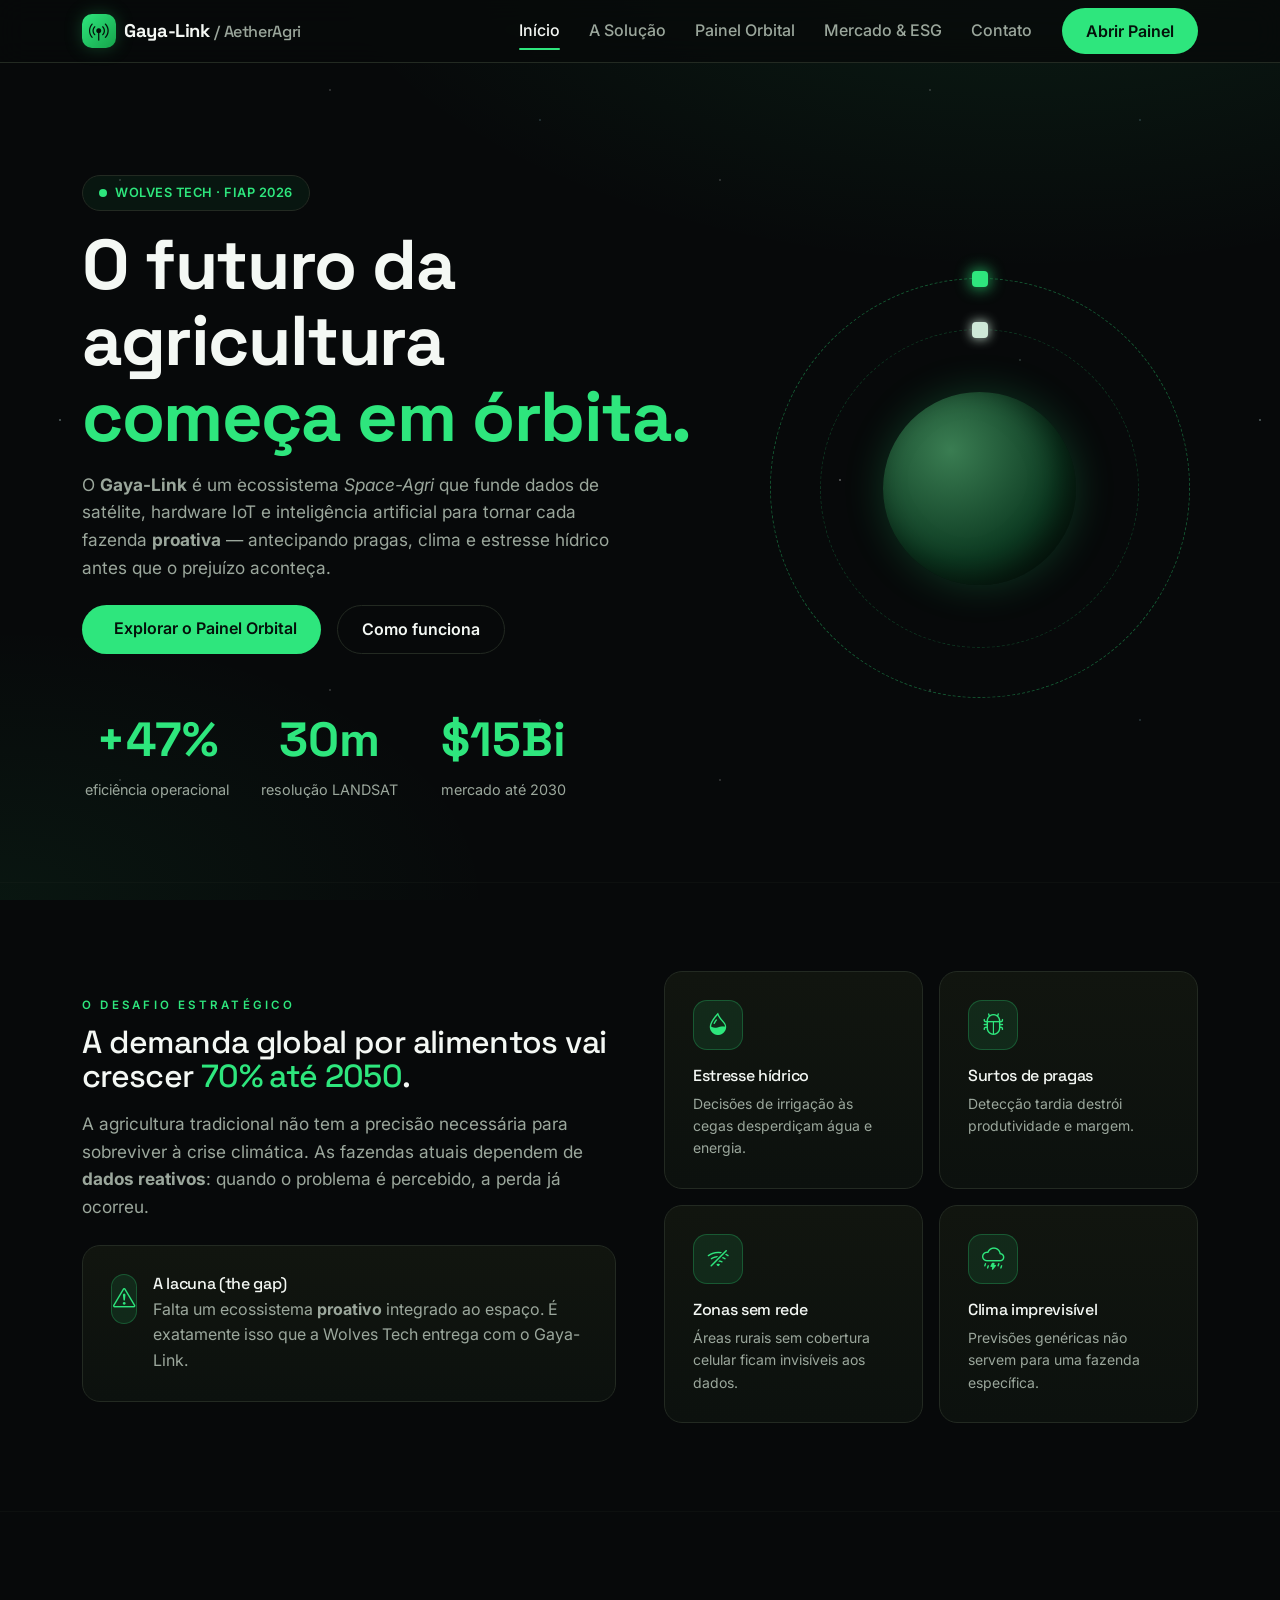
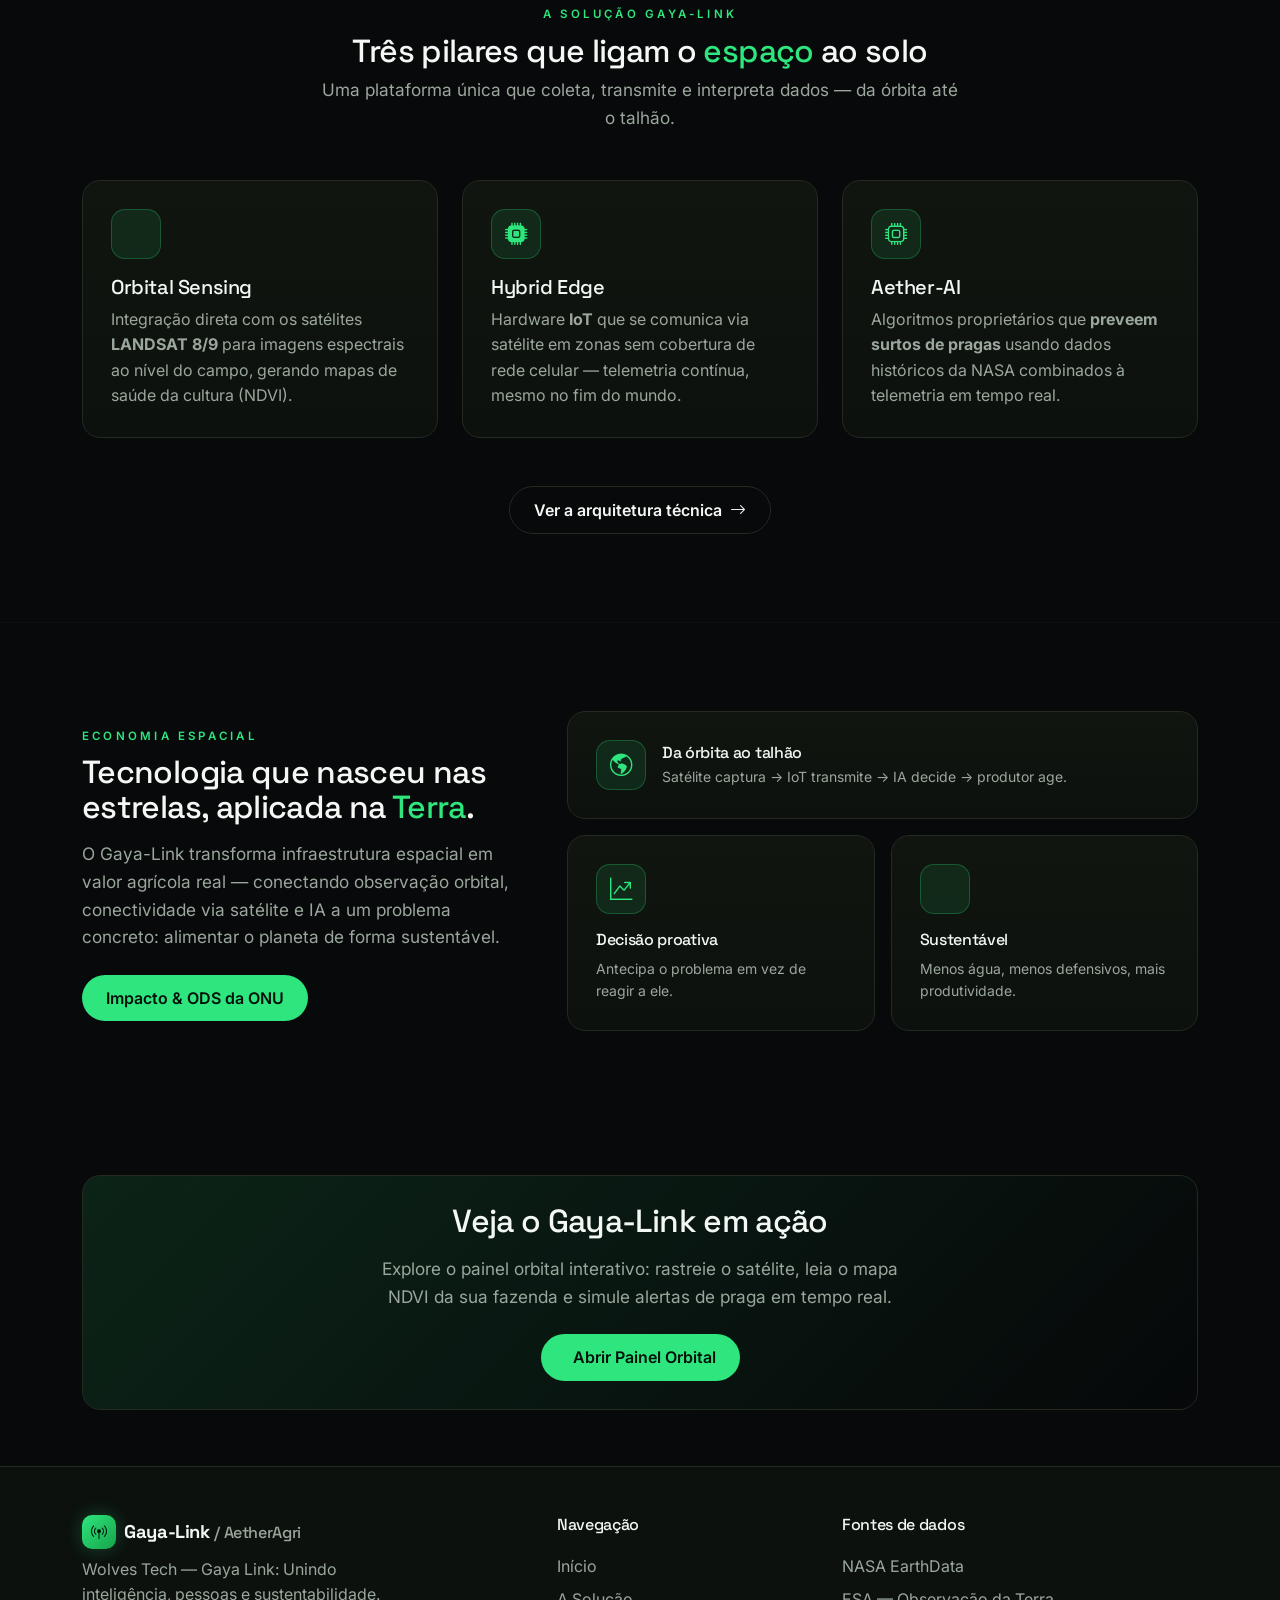
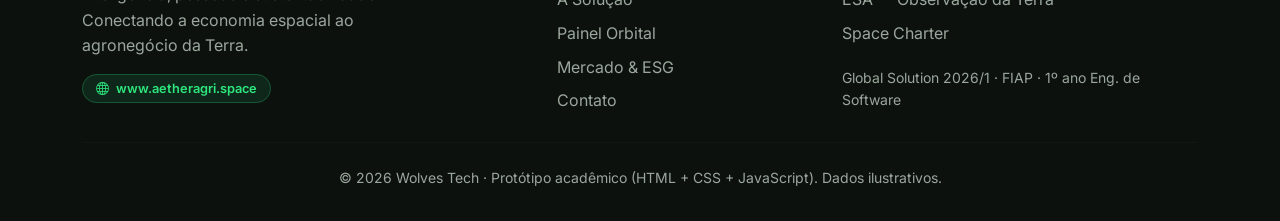
==== index.html @ 47a215f4 "vídeos incluidos no background" ====
<!DOCTYPE html>
<!--
  ============================================================
  PÁGINA INICIAL — index.html
  Aqui eu junto quase tudo que aprendi na imersão. Essa é a cara
  do projeto, então caprichei. De onde veio cada parte:

  - A estrutura em HTML5 (DOCTYPE, head, semântica) eu peguei na
    Fase 01 - Aula 02 "Primeiros passos técnicos" e na
    Fase 01 - Aula 03 "Entendendo todas as linguagens".
  - Como explicar o PROBLEMA e a PROPOSTA da solução (essa pegada
    de storytelling) saiu da Fase 01 - Aula 01 "Criando a Agrotech"
    e da Fase 03 - Aula 01 "Executando um projeto".
  - O lance de pensar a solução em cima de engenharia de software
    veio da Fase 01 - Aula 05 "Aplicando engenharia de software".
  - HTML5 + CSS pra deixar bonito: Fase 02 - Aula 03 (HTML 5 e CSS)
    e Fase 03 - Aula 02 "Front-end design e mais".
  ============================================================
-->
<html lang="pt-BR">
<head>
  <meta charset="UTF-8" />
  <meta name="viewport" content="width=device-width, initial-scale=1.0" />
  <title>AetherAgri · Gaya-Link — Wolves Tech</title>
  <meta name="description" content="Gaya-Link: ecossistema Space-Agri que conecta satélites, IoT e IA para transformar a agricultura na Terra. Global Solution 2026/1 — FIAP." />
  <!-- Bootstrap 5 (conteúdo Fase 4) -->
  <link href="https://cdn.jsdelivr.net/npm/bootstrap@5.3.3/dist/css/bootstrap.min.css" rel="stylesheet" />
  <link href="https://cdn.jsdelivr.net/npm/bootstrap-icons@1.11.3/font/bootstrap-icons.css" rel="stylesheet" />
  <link href="https://fonts.googleapis.com/css2?family=Inter:wght@400;500;600&family=Space+Grotesk:wght@500;600;700&family=JetBrains+Mono:wght@400;500&display=swap" rel="stylesheet" />
  <link href="styles.css" rel="stylesheet" />
</head>
<body>
  <div class="space-backdrop"></div>
  <video class="bg-video" autoplay muted loop playsinline preload="auto">
    <source src="aba3.mp4" type="video/mp4" />
  </video>

  <!-- ===== NAVBAR ===== -->
  <nav class="navbar navbar-expand-lg aether-nav sticky-top">
    <div class="container">
      <a class="navbar-brand d-flex align-items-center gap-2" href="index.html">
        <span class="brand-logo"><i class="bi bi-broadcast-pin"></i></span>
        <span class="brand-name">Gaya-Link <small>/ AetherAgri</small></span>
      </a>
      <button class="navbar-toggler" type="button" data-bs-toggle="collapse" data-bs-target="#nav">
        <span class="navbar-toggler-icon"></span>
      </button>
      <div class="collapse navbar-collapse" id="nav">
        <ul class="navbar-nav ms-auto align-items-lg-center">
          <li class="nav-item"><a class="nav-link active" href="index.html">Início</a></li>
          <li class="nav-item"><a class="nav-link" href="solucao.html">A Solução</a></li>
          <li class="nav-item"><a class="nav-link" href="painel.html">Painel Orbital</a></li>
          <li class="nav-item"><a class="nav-link" href="mercado.html">Mercado &amp; ESG</a></li>
          <li class="nav-item"><a class="nav-link" href="contato.html">Contato</a></li>
          <li class="nav-item ms-lg-3 mt-2 mt-lg-0"><a class="btn btn-aether" href="painel.html">Abrir Painel</a></li>
        </ul>
      </div>
    </div>
  </nav>

  <!-- ===== HERO ===== -->
  <header class="hero">
    <div class="container">
      <div class="row align-items-center g-5">
        <div class="col-lg-7">
          <span class="pill mb-3"><span class="dot-live"></span> WOLVES TECH · FIAP 2026</span>
          <h1 class="mb-3">O futuro da agricultura <span class="text-green">começa em órbita.</span></h1>
          <p class="lead-muted mb-4" style="max-width:560px">
            O <strong>Gaya-Link</strong> é um ecossistema <em>Space-Agri</em> que funde dados de
            satélite, hardware IoT e inteligência artificial para tornar cada fazenda
            <strong>proativa</strong> — antecipando pragas, clima e estresse hídrico antes que o prejuízo aconteça.
          </p>
          <div class="d-flex flex-wrap gap-3">
            <a href="painel.html" class="btn btn-aether"><i class="bi bi-satellite me-2"></i>Explorar o Painel Orbital</a>
            <a href="solucao.html" class="btn btn-ghost">Como funciona</a>
          </div>
          <div class="row g-4 mt-4" style="max-width:520px">
            <div class="col-4 stat"><div class="num">+47%</div><div class="label">eficiência operacional</div></div>
            <div class="col-4 stat"><div class="num">30m</div><div class="label">resolução LANDSAT</div></div>
            <div class="col-4 stat"><div class="num">$15Bi</div><div class="label">mercado até 2030</div></div>
          </div>
        </div>
        <div class="col-lg-5">
          <div class="orbit-stage">
            <div class="orbit-ring"><span class="sat"></span></div>
            <div class="orbit-ring r2"><span class="sat" style="background:#cfe9d8;box-shadow:0 0 12px #cfe9d8"></span></div>
            <div class="planet"></div>
          </div>
        </div>
      </div>
    </div>
  </header>

  <hr class="divider" />

  <!-- ===== O PROBLEMA (slide 2) ===== -->
  <section class="section">
    <div class="container">
      <div class="row g-5 align-items-center">
        <div class="col-lg-6 reveal">
          <span class="eyebrow">O Desafio Estratégico</span>
          <h2 class="mt-2 mb-3">A demanda global por alimentos vai crescer <span class="text-green">70% até 2050</span>.</h2>
          <p class="lead-muted">
            A agricultura tradicional não tem a precisão necessária para sobreviver à crise
            climática. As fazendas atuais dependem de <strong>dados reativos</strong>: quando o
            problema é percebido, a perda já ocorreu.
          </p>
          <div class="card-aether mt-4">
            <div class="d-flex align-items-start gap-3">
              <span class="card-icon mb-0"><i class="bi bi-exclamation-triangle"></i></span>
              <div>
                <h4 class="h6 mb-1">A lacuna (the gap)</h4>
                <p class="mb-0 text-muted-soft">
                  Falta um ecossistema <strong>proativo</strong> integrado ao espaço. É exatamente
                  isso que a Wolves Tech entrega com o Gaya-Link.
                </p>
              </div>
            </div>
          </div>
        </div>
        <div class="col-lg-6">
          <div class="row g-3">
            <div class="col-6 reveal"><div class="card-aether"><span class="card-icon"><i class="bi bi-droplet-half"></i></span><h4 class="h6">Estresse hídrico</h4><p class="text-muted-soft mb-0 small">Decisões de irrigação às cegas desperdiçam água e energia.</p></div></div>
            <div class="col-6 reveal"><div class="card-aether"><span class="card-icon"><i class="bi bi-bug"></i></span><h4 class="h6">Surtos de pragas</h4><p class="text-muted-soft mb-0 small">Detecção tardia destrói produtividade e margem.</p></div></div>
            <div class="col-6 reveal"><div class="card-aether"><span class="card-icon"><i class="bi bi-wifi-off"></i></span><h4 class="h6">Zonas sem rede</h4><p class="text-muted-soft mb-0 small">Áreas rurais sem cobertura celular ficam invisíveis aos dados.</p></div></div>
            <div class="col-6 reveal"><div class="card-aether"><span class="card-icon"><i class="bi bi-cloud-lightning-rain"></i></span><h4 class="h6">Clima imprevisível</h4><p class="text-muted-soft mb-0 small">Previsões genéricas não servem para uma fazenda específica.</p></div></div>
          </div>
        </div>
      </div>
    </div>
  </section>

  <hr class="divider" />

  <!-- ===== A SOLUÇÃO / 3 PILARES (slide 3) ===== -->
  <section class="section" id="solucao">
    <div class="container">
      <div class="text-center mb-5 reveal">
        <span class="eyebrow">A Solução Gaya-Link</span>
        <h2 class="mt-2">Três pilares que ligam o <span class="text-green">espaço</span> ao solo</h2>
        <p class="lead-muted mx-auto" style="max-width:640px">
          Uma plataforma única que coleta, transmite e interpreta dados — da órbita até o talhão.
        </p>
      </div>
      <div class="row g-4">
        <div class="col-md-4 reveal">
          <div class="card-aether">
            <span class="card-icon"><i class="bi bi-satellite-fill"></i></span>
            <h3 class="h5">Orbital Sensing</h3>
            <p class="text-muted-soft mb-0">
              Integração direta com os satélites <strong>LANDSAT 8/9</strong> para imagens
              espectrais ao nível do campo, gerando mapas de saúde da cultura (NDVI).
            </p>
          </div>
        </div>
        <div class="col-md-4 reveal">
          <div class="card-aether">
            <span class="card-icon"><i class="bi bi-cpu-fill"></i></span>
            <h3 class="h5">Hybrid Edge</h3>
            <p class="text-muted-soft mb-0">
              Hardware <strong>IoT</strong> que se comunica via satélite em zonas sem cobertura de
              rede celular — telemetria contínua, mesmo no fim do mundo.
            </p>
          </div>
        </div>
        <div class="col-md-4 reveal">
          <div class="card-aether">
            <span class="card-icon"><i class="bi bi-cpu"></i></span>
            <h3 class="h5">Aether-AI</h3>
            <p class="text-muted-soft mb-0">
              Algoritmos proprietários que <strong>preveem surtos de pragas</strong> usando dados
              históricos da NASA combinados à telemetria em tempo real.
            </p>
          </div>
        </div>
      </div>
      <div class="text-center mt-5 reveal">
        <a href="solucao.html" class="btn btn-ghost">Ver a arquitetura técnica <i class="bi bi-arrow-right ms-1"></i></a>
      </div>
    </div>
  </section>

  <hr class="divider" />

  <!-- ===== CONEXÃO ESPAÇO ↔ TERRA ===== -->
  <section class="section">
    <div class="container">
      <div class="row align-items-center g-5">
        <div class="col-lg-5 reveal">
          <span class="eyebrow">Economia Espacial</span>
          <h2 class="mt-2 mb-3">Tecnologia que nasceu nas estrelas, aplicada na <span class="text-green">Terra</span>.</h2>
          <p class="lead-muted">
            O Gaya-Link transforma infraestrutura espacial em valor agrícola real — conectando
            observação orbital, conectividade via satélite e IA a um problema concreto: alimentar
            o planeta de forma sustentável.
          </p>
          <a href="mercado.html" class="btn btn-aether mt-2">Impacto &amp; ODS da ONU</a>
        </div>
        <div class="col-lg-7">
          <div class="row g-3 reveal">
            <div class="col-12">
              <div class="card-aether d-flex align-items-center gap-3">
                <span class="card-icon mb-0"><i class="bi bi-globe-americas"></i></span>
                <div><h4 class="h6 mb-1">Da órbita ao talhão</h4><p class="mb-0 text-muted-soft small">Satélite captura → IoT transmite → IA decide → produtor age.</p></div>
              </div>
            </div>
            <div class="col-sm-6">
              <div class="card-aether"><span class="card-icon"><i class="bi bi-graph-up-arrow"></i></span><h4 class="h6">Decisão proativa</h4><p class="text-muted-soft small mb-0">Antecipa o problema em vez de reagir a ele.</p></div>
            </div>
            <div class="col-sm-6">
              <div class="card-aether"><span class="card-icon"><i class="bi bi-leaf"></i></span><h4 class="h6">Sustentável</h4><p class="text-muted-soft small mb-0">Menos água, menos defensivos, mais produtividade.</p></div>
            </div>
          </div>
        </div>
      </div>
    </div>
  </section>

  <!-- ===== CTA ===== -->
  <section class="section-sm">
    <div class="container">
      <div class="card-aether text-center reveal" style="background:linear-gradient(135deg,rgba(46,230,125,.12),transparent);">
        <h2 class="mb-3">Veja o Gaya-Link em ação</h2>
        <p class="lead-muted mb-4 mx-auto" style="max-width:560px">Explore o painel orbital interativo: rastreie o satélite, leia o mapa NDVI da sua fazenda e simule alertas de praga em tempo real.</p>
        <a href="painel.html" class="btn btn-aether"><i class="bi bi-satellite me-2"></i>Abrir Painel Orbital</a>
      </div>
    </div>
  </section>

  <!-- ===== FOOTER ===== -->
  <footer class="footer">
    <div class="container">
      <div class="row g-4">
        <div class="col-lg-5">
          <a class="navbar-brand d-flex align-items-center gap-2 mb-2" href="index.html">
            <span class="brand-logo"><i class="bi bi-broadcast-pin"></i></span>
            <span class="brand-name">Gaya-Link <small>/ AetherAgri</small></span>
          </a>
          <p class="text-muted-soft" style="max-width:340px">Wolves Tech — Gaya Link: Unindo inteligência, pessoas e sustentabilidade. Conectando a economia espacial ao agronegócio da Terra.</p>
          <span class="badge-soft"><i class="bi bi-globe me-1"></i> www.aetheragri.space</span>
        </div>
        <div class="col-6 col-lg-3">
          <h4 class="h6 mb-3">Navegação</h4>
          <a class="nav-foot" href="index.html">Início</a>
          <a class="nav-foot" href="solucao.html">A Solução</a>
          <a class="nav-foot" href="painel.html">Painel Orbital</a>
          <a class="nav-foot" href="mercado.html">Mercado &amp; ESG</a>
          <a class="nav-foot" href="contato.html">Contato</a>
        </div>
        <div class="col-6 col-lg-4">
          <h4 class="h6 mb-3">Fontes de dados</h4>
          <a class="nav-foot" href="https://www.nasa.gov" target="_blank" rel="noopener">NASA EarthData</a>
          <a class="nav-foot" href="https://www.esa.int" target="_blank" rel="noopener">ESA — Observação da Terra</a>
          <a class="nav-foot" href="https://disasterscharter.org" target="_blank" rel="noopener">Space Charter</a>
          <p class="text-muted-soft small mt-3 mb-0">Global Solution 2026/1 · FIAP · 1º ano Eng. de Software</p>
        </div>
      </div>
      <hr class="divider my-4" />
      <p class="text-center text-muted-soft small mb-0">© 2026 Wolves Tech · Protótipo acadêmico (HTML + CSS + JavaScript). Dados ilustrativos.</p>
    </div>
  </footer>

  <script src="https://cdn.jsdelivr.net/npm/bootstrap@5.3.3/dist/js/bootstrap.bundle.min.js"></script>
  <script src="main.js"></script>
</body>
</html>
---- styles.css ----
/* =========================================================
   styles.css — o visual inteiro do projeto (a "roupa" do site)

   Aqui é onde eu deixei tudo bonito: cores, fontes, cards,
   animações, responsividade. Anotando de onde aprendi cada
   parte, do meu jeito:

   - CSS na veia (cores, fontes, box model, deixar estiloso):
     Fase 02 - Aula 03 "Aprender mais HTML 5 e aplicar CSS para
     entregar mais e ficar mais próximo da experiência do
     usuário" e Fase 03 - Aula 02 "Front-end design e mais".
   - Pensar a experiência do usuário (UI/UX), espaçamento e
     hierarquia visual: também da Fase 03 - Aula 02.
   - Layout responsivo (mobile e desktop) e a base do Bootstrap
     que eu complemento aqui: Fase 04 - Aula 02 "Um pouco mais
     de Bootstrap".
   - As variáveis e a organização do arquivo é coisa que fui
     pegando ao longo das entregas técnicas (Fase 01 - Aula 10
     "Realizando as primeiras entregas técnicas").

   Stack que pode usar (até a Fase 4): HTML5 + CSS3 + Bootstrap 5
   + JavaScript.
   ========================================================= */

:root {
  --bg:          #07090A;
  --bg-soft:     #0C110E;
  --surface:     #11150F;
  --surface-2:   #161C15;
  --border:      #232A22;
  --green:       #2EE67D;
  --green-2:     #3DF584;
  --green-dim:   #16A34A;
  --green-glow:  rgba(46, 230, 125, .25);
  --white:       #F4F8F4;
  --muted:       #9BA79C;
  --muted-2:     #6F7A70;
  --danger:      #FF5C5C;
  --warn:        #FFC857;
  --radius:      18px;
  --radius-sm:   12px;
  --shadow:      0 24px 60px rgba(0,0,0,.55);
  --font-display:'Space Grotesk', 'Segoe UI', system-ui, sans-serif;
  --font-body:   'Inter', 'Segoe UI', system-ui, sans-serif;
}

* { box-sizing: border-box; }

html { scroll-behavior: smooth; }

body {
  margin: 0;
  background: var(--bg);
  color: var(--white);
  font-family: var(--font-body);
  line-height: 1.6;
  -webkit-font-smoothing: antialiased;
  overflow-x: hidden;
}

h1, h2, h3, h4, .display, .brand-name {
  font-family: var(--font-display);
  letter-spacing: -.02em;
  line-height: 1.08;
}

a { color: var(--green); text-decoration: none; transition: color .2s ease; }
a:hover { color: var(--green-2); }

.text-green { color: var(--green) !important; }
.text-muted-soft { color: var(--muted) !important; }
.bg-surface { background: var(--surface) !important; }

/* ---------- Background video (loop, fullscreen, transparente) ---------- */
.bg-video {
  position: fixed;
  inset: 0;
  width: 100vw;
  height: 100vh;
  object-fit: cover;     /* preenche toda a tela sem distorcer */
  z-index: -1;           /* acima do backdrop, atrás do conteúdo */
  opacity: .18;          /* deixa o vídeo suave / transparente */
  pointer-events: none;  /* não atrapalha cliques */
}

/* ---------- Animated star / orbit backdrop ---------- */
.space-backdrop {
  position: fixed;
  inset: 0;
  z-index: -2;
  background:
    radial-gradient(1200px 600px at 80% -10%, rgba(46,230,125,.10), transparent 60%),
    radial-gradient(900px 500px at 0% 100%, rgba(46,230,125,.06), transparent 55%),
    var(--bg);
}
.space-backdrop::before {
  content: "";
  position: absolute;
  inset: 0;
  background-image:
    radial-gradient(1px 1px at 20% 30%, #fff, transparent),
    radial-gradient(1px 1px at 70% 60%, #cfe, transparent),
    radial-gradient(1.5px 1.5px at 40% 80%, #fff, transparent),
    radial-gradient(1px 1px at 90% 20%, #aef, transparent),
    radial-gradient(1px 1px at 55% 15%, #fff, transparent),
    radial-gradient(1.5px 1.5px at 10% 70%, #dff, transparent);
  background-repeat: repeat;
  background-size: 600px 600px;
  opacity: .5;
  animation: drift 90s linear infinite;
}
@keyframes drift { to { background-position: 600px 600px; } }

/* ---------- Navbar ---------- */
.navbar.aether-nav {
  background: rgba(7,9,10,.78);
  backdrop-filter: blur(14px);
  border-bottom: 1px solid var(--border);
}
.brand-logo {
  width: 34px; height: 34px;
  display: grid; place-items: center;
  border-radius: 10px;
  background: linear-gradient(135deg, var(--green), var(--green-dim));
  color: #04110A; font-weight: 700;
  box-shadow: 0 0 18px var(--green-glow);
}
.brand-name { font-weight: 700; font-size: 1.15rem; color: var(--white); }
.brand-name small { color: var(--muted); font-weight: 500; }
.navbar .nav-link { color: var(--muted) !important; font-weight: 500; padding: .5rem .9rem !important; }
.navbar .nav-link:hover,
.navbar .nav-link.active { color: var(--white) !important; }
.navbar .nav-link.active { position: relative; }
.navbar .nav-link.active::after {
  content: ""; position: absolute; left: .9rem; right: .9rem; bottom: 2px;
  height: 2px; background: var(--green); border-radius: 2px;
}
.navbar-toggler { border-color: var(--border); }

/* ---------- Buttons ---------- */
.btn-aether {
  background: var(--green);
  color: #04110A;
  font-weight: 600;
  border: none;
  border-radius: 999px;
  padding: .7rem 1.5rem;
  transition: transform .15s ease, box-shadow .2s ease;
  box-shadow: 0 0 0 rgba(46,230,125,0);
}
.btn-aether:hover {
  color: #04110A;
  transform: translateY(-2px);
  box-shadow: 0 10px 30px var(--green-glow);
}
.btn-ghost {
  background: transparent;
  color: var(--white);
  border: 1px solid var(--border);
  border-radius: 999px;
  padding: .7rem 1.5rem;
  font-weight: 600;
  transition: border-color .2s ease, color .2s ease;
}
.btn-ghost:hover { border-color: var(--green); color: var(--green); }

/* ---------- Layout helpers ---------- */
.section { padding: 5.5rem 0; }
.section-sm { padding: 3.5rem 0; }
.eyebrow {
  text-transform: uppercase;
  letter-spacing: .28em;
  font-size: .72rem;
  font-weight: 600;
  color: var(--green);
}
.lead-muted { color: var(--muted); font-size: 1.08rem; }

/* ---------- Cards ---------- */
.card-aether {
  background: linear-gradient(180deg, var(--surface), var(--bg-soft));
  border: 1px solid var(--border);
  border-radius: var(--radius);
  padding: 1.75rem;
  height: 100%;
  transition: transform .2s ease, border-color .2s ease, box-shadow .2s ease;
}
.card-aether:hover {
  transform: translateY(-4px);
  border-color: rgba(46,230,125,.45);
  box-shadow: var(--shadow);
}
.card-icon {
  width: 50px; height: 50px;
  display: grid; place-items: center;
  border-radius: 14px;
  background: rgba(46,230,125,.10);
  border: 1px solid rgba(46,230,125,.25);
  color: var(--green);
  font-size: 1.4rem;
  margin-bottom: 1rem;
}

/* ---------- Hero ---------- */
.hero { padding: 7rem 0 5rem; position: relative; }
.hero h1 { font-size: clamp(2.4rem, 6vw, 4.4rem); font-weight: 700; }
.hero .pill {
  display: inline-flex; align-items: center; gap: .5rem;
  border: 1px solid var(--border);
  background: rgba(46,230,125,.06);
  color: var(--green);
  padding: .4rem 1rem;
  border-radius: 999px;
  font-size: .8rem; font-weight: 600;
  letter-spacing: .04em;
}
.dot-live {
  width: 8px; height: 8px; border-radius: 50%;
  background: var(--green);
  box-shadow: 0 0 0 0 var(--green-glow);
  animation: pulse 1.8s infinite;
}
@keyframes pulse {
  0%   { box-shadow: 0 0 0 0 rgba(46,230,125,.5); }
  70%  { box-shadow: 0 0 0 12px rgba(46,230,125,0); }
  100% { box-shadow: 0 0 0 0 rgba(46,230,125,0); }
}

/* Orbit visual in hero */
.orbit-stage {
  position: relative;
  aspect-ratio: 1/1;
  max-width: 420px;
  margin: 0 auto;
  display: grid; place-items: center;
}
.planet {
  width: 46%; height: 46%;
  border-radius: 50%;
  background:
    radial-gradient(circle at 35% 30%, #3a7d52, #0d3b22 60%, #06140d);
  box-shadow: inset -12px -10px 30px rgba(0,0,0,.6), 0 0 40px rgba(46,230,125,.2);
}
.orbit-ring {
  position: absolute; inset: 0;
  border: 1px dashed rgba(46,230,125,.35);
  border-radius: 50%;
  animation: spin 14s linear infinite;
}
.orbit-ring.r2 { inset: 12%; animation-duration: 9s; animation-direction: reverse; border-color: rgba(46,230,125,.2); }
.sat {
  position: absolute; top: -8px; left: 50%;
  width: 16px; height: 16px;
  margin-left: -8px;
  border-radius: 4px;
  background: var(--green);
  box-shadow: 0 0 16px var(--green);
}
@keyframes spin { to { transform: rotate(360deg); } }

/* ---------- Stats ---------- */
.stat { text-align: center; }
.stat .num {
  font-family: var(--font-display);
  font-size: clamp(2rem, 5vw, 3rem);
  font-weight: 700;
  color: var(--green);
}
.stat .label { color: var(--muted); font-size: .9rem; }

/* ---------- Performance bars ---------- */
.perf-row { margin-bottom: 1.6rem; }
.perf-row .perf-top { display: flex; justify-content: space-between; margin-bottom: .4rem; }
.perf-track {
  height: 14px; border-radius: 999px;
  background: var(--surface-2);
  overflow: hidden;
  border: 1px solid var(--border);
}
.perf-fill {
  height: 100%; width: 0;
  border-radius: 999px;
  background: linear-gradient(90deg, var(--green-dim), var(--green));
  transition: width 1.4s cubic-bezier(.16,1,.3,1);
}
.perf-fill.hero-fill { background: linear-gradient(90deg, #cfe9d8, #ffffff); }

/* ---------- Code window (NASA) ---------- */
.code-window {
  background: #05080A;
  border: 1px solid var(--border);
  border-radius: var(--radius);
  overflow: hidden;
  box-shadow: var(--shadow);
}
.code-window .bar {
  display: flex; align-items: center; gap: .5rem;
  padding: .7rem 1rem;
  border-bottom: 1px solid var(--border);
  background: #0A0E10;
}
.code-window .bar i { width: 11px; height: 11px; border-radius: 50%; display: inline-block; }
.code-window pre {
  margin: 0; padding: 1.2rem;
  font-family: 'JetBrains Mono', 'Consolas', monospace;
  font-size: .85rem; color: #c9d4cb;
}
.code-window .k { color: var(--green); }
.code-window .s { color: #FFC857; }
.code-window .c { color: var(--muted-2); }

/* ---------- ODS badges ---------- */
.ods {
  display: flex; align-items: center; gap: 1rem;
  background: var(--surface);
  border: 1px solid var(--border);
  border-radius: var(--radius-sm);
  padding: 1rem 1.2rem;
}
.ods .num-badge {
  flex: 0 0 auto;
  width: 46px; height: 46px;
  display: grid; place-items: center;
  border-radius: 12px;
  font-family: var(--font-display);
  font-weight: 700; font-size: 1.2rem;
  color: #04110A; background: var(--green);
}

/* =========================================================
   PAINEL (Dashboard / Simulação interativa)
   ========================================================= */
.panel-card {
  background: var(--surface);
  border: 1px solid var(--border);
  border-radius: var(--radius);
  padding: 1.3rem;
}
.panel-title { font-size: .8rem; text-transform: uppercase; letter-spacing: .12em; color: var(--muted); margin-bottom: .9rem; }

/* Orbit map canvas */
#orbitCanvas {
  width: 100%; height: 320px;
  display: block;
  border-radius: var(--radius-sm);
  background:
    radial-gradient(600px 300px at 50% 120%, rgba(46,230,125,.12), transparent),
    #040A07;
}

/* NDVI grid */
.ndvi-grid {
  display: grid;
  grid-template-columns: repeat(8, 1fr);
  gap: 6px;
}
.ndvi-cell {
  aspect-ratio: 1/1;
  border-radius: 6px;
  cursor: pointer;
  transition: transform .12s ease, outline-color .12s ease;
  outline: 2px solid transparent;
}
.ndvi-cell:hover { transform: scale(1.08); }
.ndvi-cell.active { outline-color: #fff; }
.ndvi-legend { display: flex; align-items: center; gap: .4rem; font-size: .78rem; color: var(--muted); }
.ndvi-legend .swatch { width: 16px; height: 10px; border-radius: 3px; }

/* Telemetry / forecast */
.telemetry-item { display: flex; justify-content: space-between; padding: .55rem 0; border-bottom: 1px dashed var(--border); }
.telemetry-item:last-child { border-bottom: none; }
.telemetry-item .v { color: var(--green); font-family: 'JetBrains Mono', monospace; }

.forecast-day { text-align: center; padding: .8rem .4rem; border-radius: var(--radius-sm); background: var(--surface-2); }
.forecast-day .ico { font-size: 1.5rem; }
.forecast-day .t { font-family: var(--font-display); font-weight: 600; }

/* Alerts log */
.alert-feed { max-height: 260px; overflow-y: auto; }
.alert-line {
  display: flex; gap: .7rem; align-items: flex-start;
  padding: .6rem .2rem; border-bottom: 1px solid var(--border);
  font-size: .9rem;
}
.alert-line .tag {
  flex: 0 0 auto; font-size: .68rem; font-weight: 700;
  padding: .1rem .5rem; border-radius: 6px; text-transform: uppercase;
}
.tag-ok   { background: rgba(46,230,125,.15); color: var(--green); }
.tag-warn { background: rgba(255,200,87,.15); color: var(--warn); }
.tag-crit { background: rgba(255,92,92,.15); color: var(--danger); }
.alert-line .time { color: var(--muted-2); font-size: .75rem; }

/* Range slider */
input[type="range"] { accent-color: var(--green); width: 100%; }
.form-control, .form-select {
  background: var(--surface-2);
  border: 1px solid var(--border);
  color: var(--white);
  border-radius: var(--radius-sm);
}
.form-control:focus, .form-select:focus {
  background: var(--surface-2);
  color: var(--white);
  border-color: var(--green);
  box-shadow: 0 0 0 .2rem var(--green-glow);
}
.form-control::placeholder { color: var(--muted-2); }

/* ---------- App mockups (slide 5) ---------- */
.phone {
  width: 230px;
  border-radius: 32px;
  background: linear-gradient(180deg, #0e1a12, #061009);
  border: 1px solid var(--border);
  padding: 18px 14px;
  box-shadow: var(--shadow);
}
.phone .screen-title { font-size: .9rem; color: var(--muted); }
.phone .big { font-family: var(--font-display); font-weight: 700; font-size: 1.4rem; }
.phone .chip {
  display: inline-block; font-size: .7rem; padding: .2rem .6rem;
  border-radius: 999px; background: rgba(46,230,125,.12); color: var(--green);
  margin: .2rem .2rem 0 0;
}

/* ---------- Footer ---------- */
.footer {
  border-top: 1px solid var(--border);
  background: var(--bg-soft);
  padding: 3rem 0 2rem;
}
.footer a.nav-foot { color: var(--muted); display: block; padding: .25rem 0; }
.footer a.nav-foot:hover { color: var(--green); }

/* ---------- Reveal on scroll ---------- */
.reveal { opacity: 0; transform: translateY(24px); transition: opacity .7s ease, transform .7s ease; }
.reveal.in { opacity: 1; transform: none; }

/* ---------- Misc ---------- */
.divider { height: 1px; background: var(--border); border: none; margin: 0; }
.badge-soft {
  background: rgba(46,230,125,.10);
  color: var(--green);
  border: 1px solid rgba(46,230,125,.25);
  font-weight: 600;
  border-radius: 999px;
  padding: .35rem .8rem;
  font-size: .8rem;
}

@media (max-width: 768px) {
  .section { padding: 3.5rem 0; }
  .hero { padding: 4.5rem 0 3rem; }
  .ndvi-grid { grid-template-columns: repeat(6, 1fr); }
}
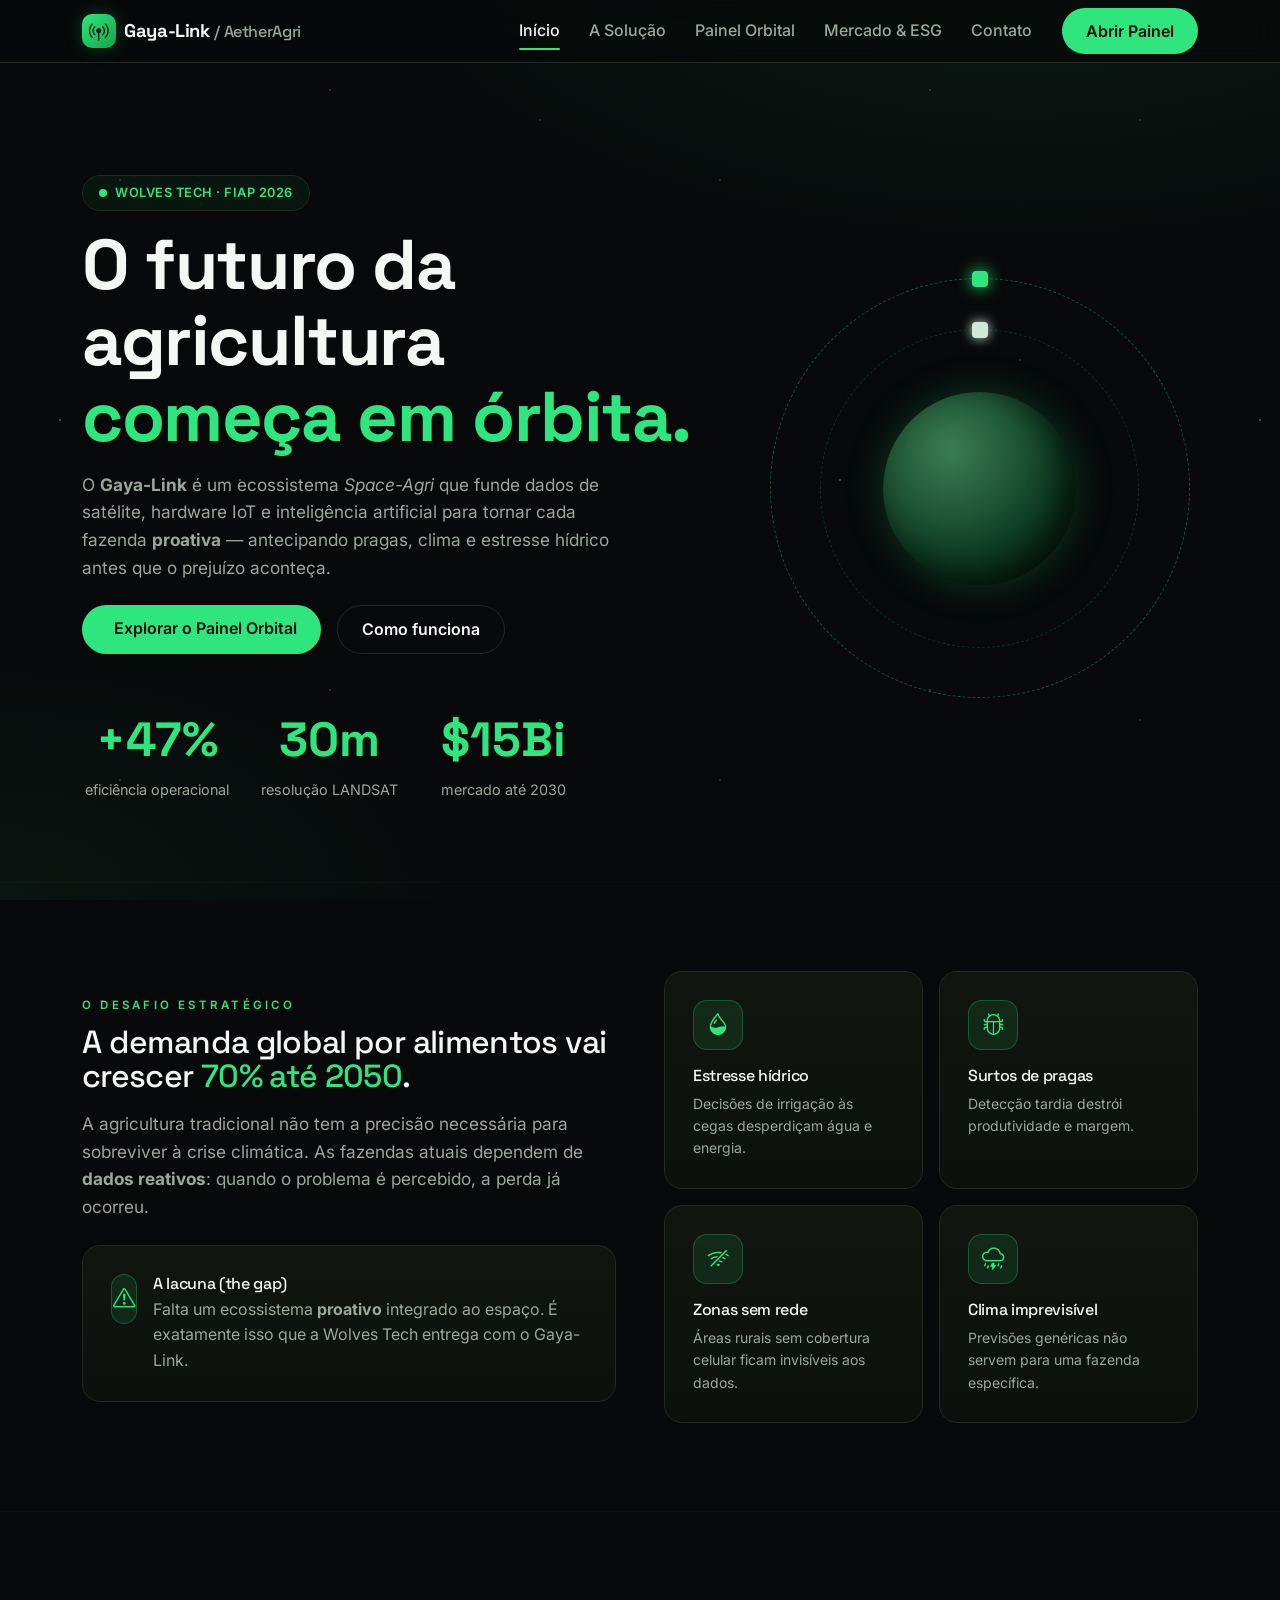
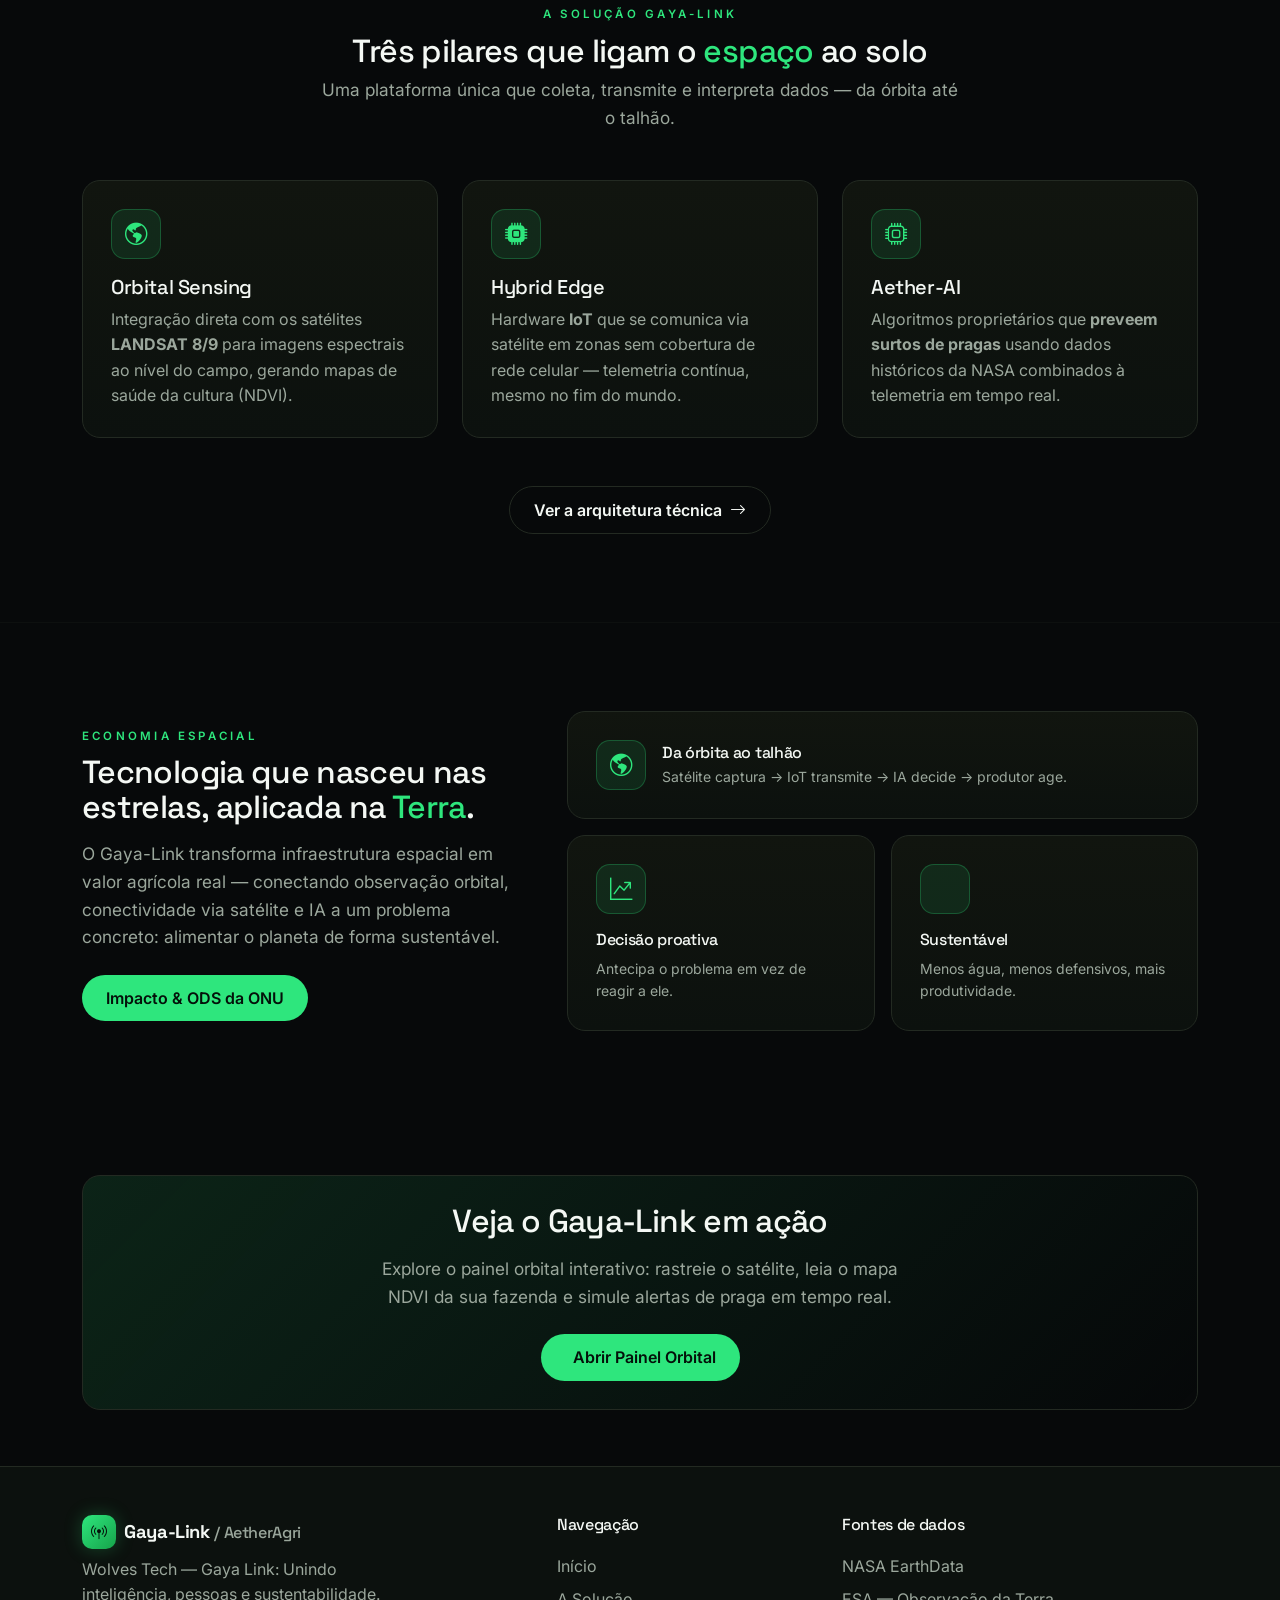
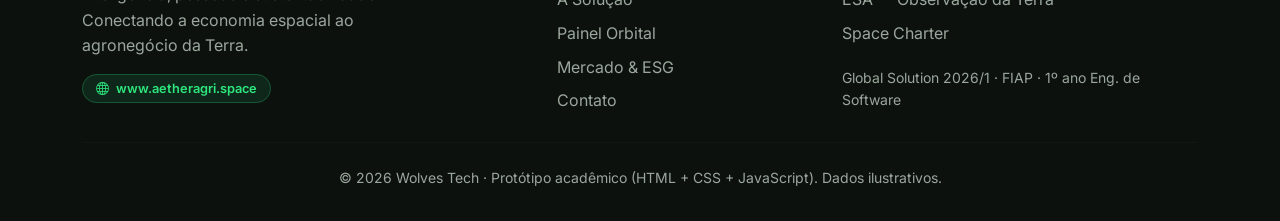
==== commit d7c395f4: "Update index.html" ====
--- a/index.html
+++ b/index.html
@@ -145,7 +145,7 @@
       <div class="row g-4">
         <div class="col-md-4 reveal">
           <div class="card-aether">
-            <span class="card-icon"><i class="bi bi-satellite-fill"></i></span>
+            <span class="card-icon"><i class="bi bi-globe-americas"></i></i></span>
             <h3 class="h5">Orbital Sensing</h3>
             <p class="text-muted-soft mb-0">
               Integração direta com os satélites <strong>LANDSAT 8/9</strong> para imagens
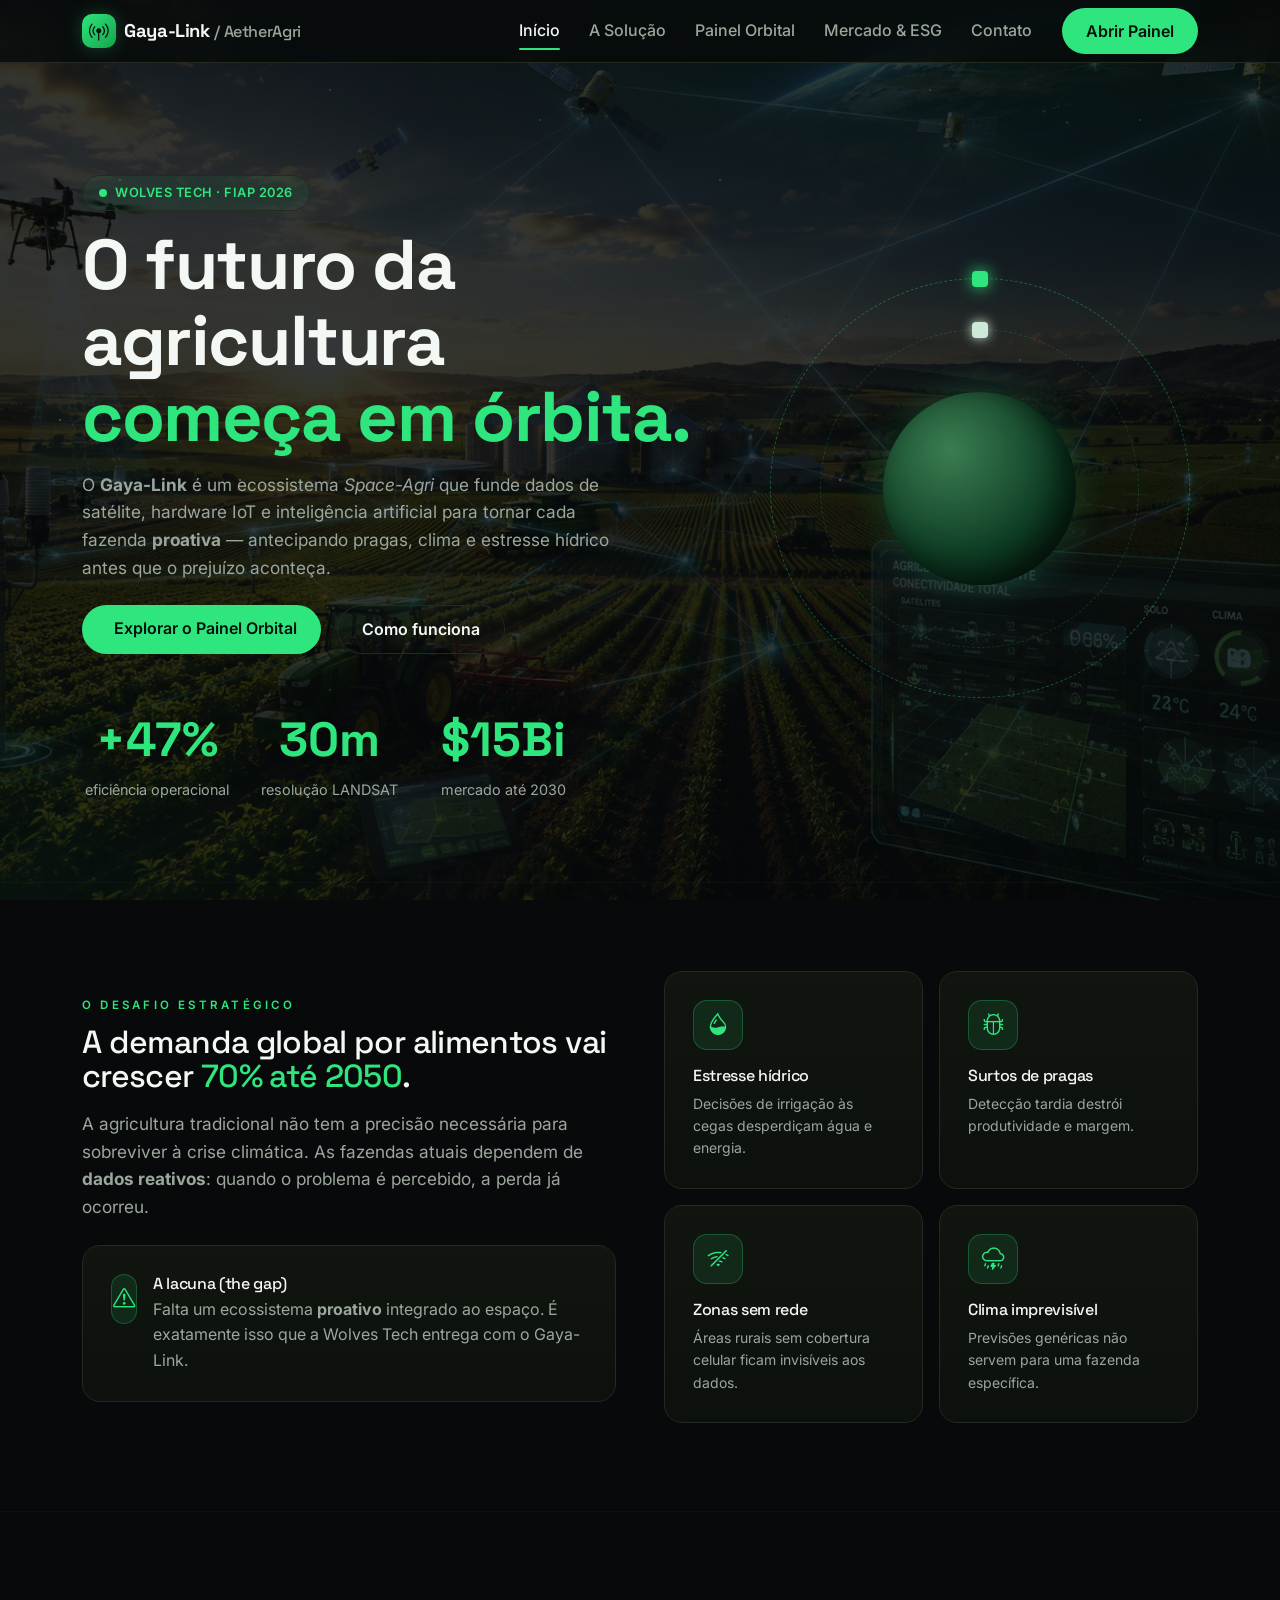
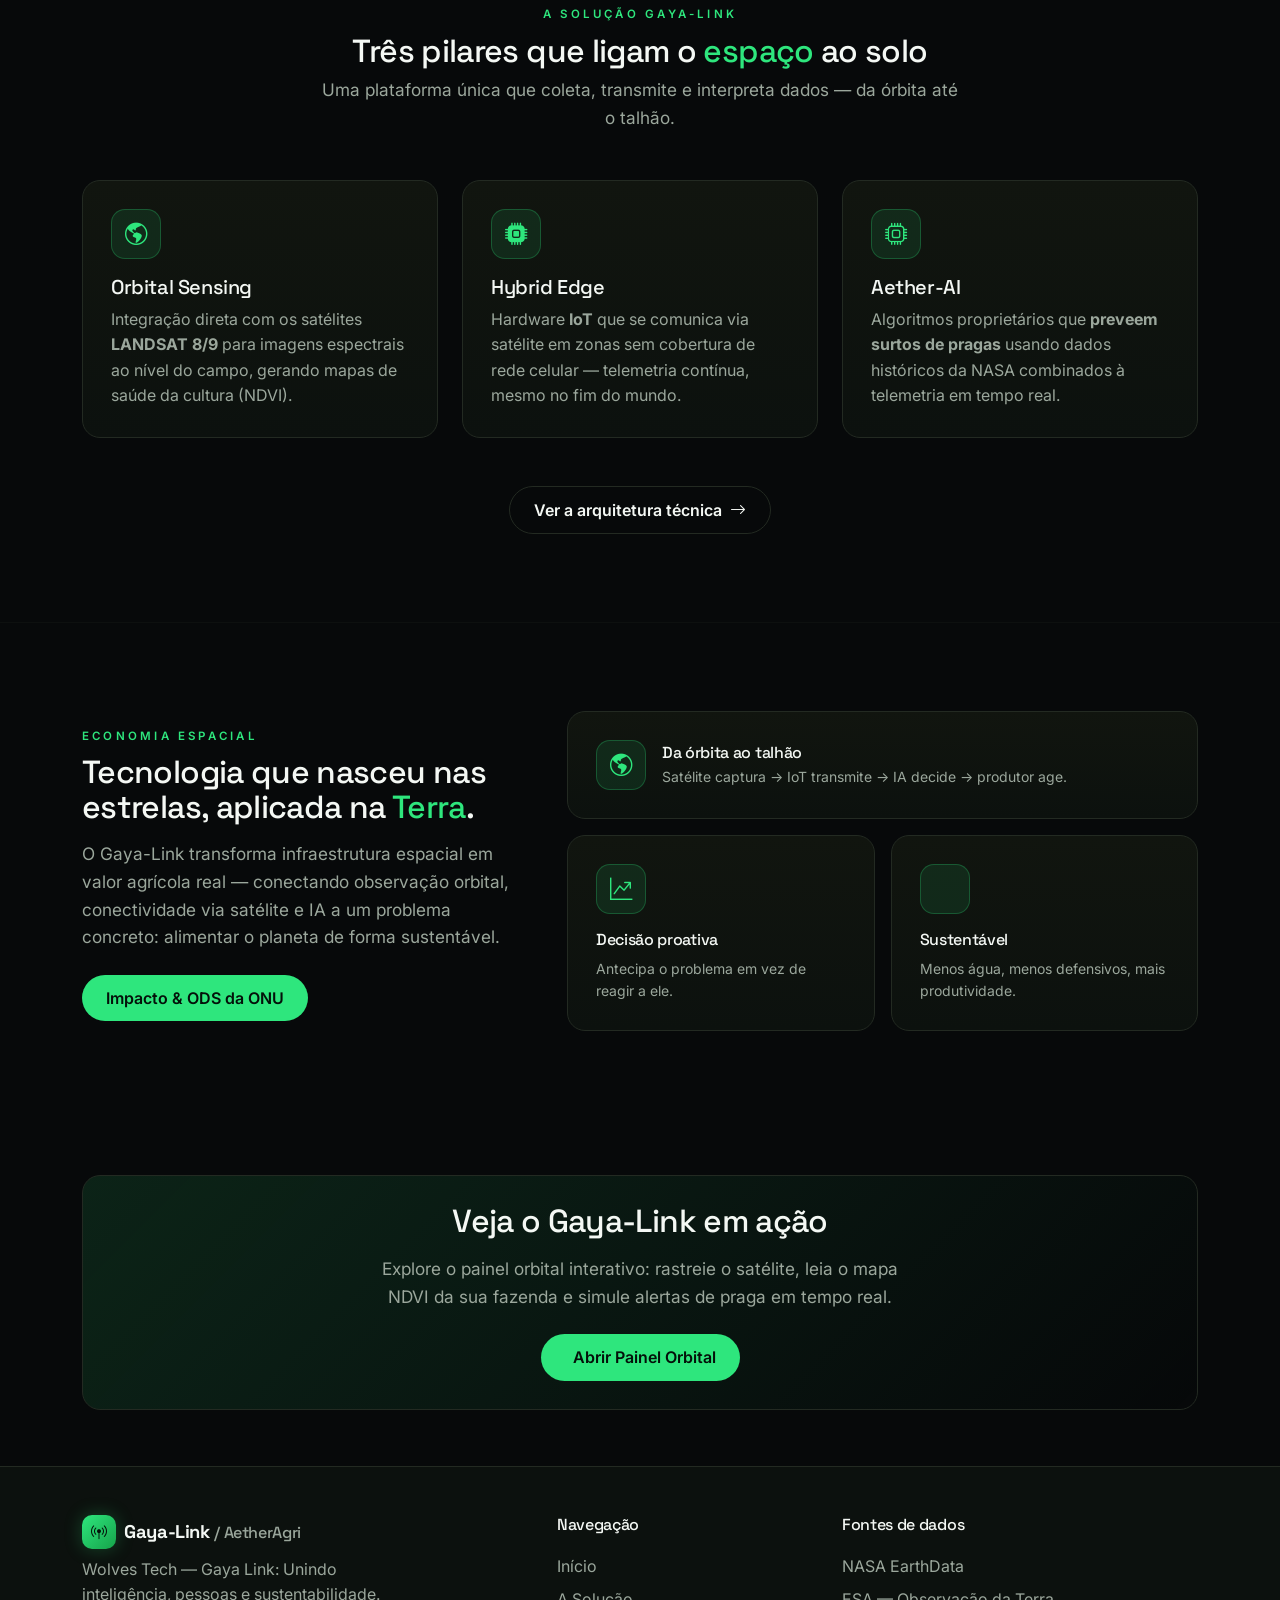
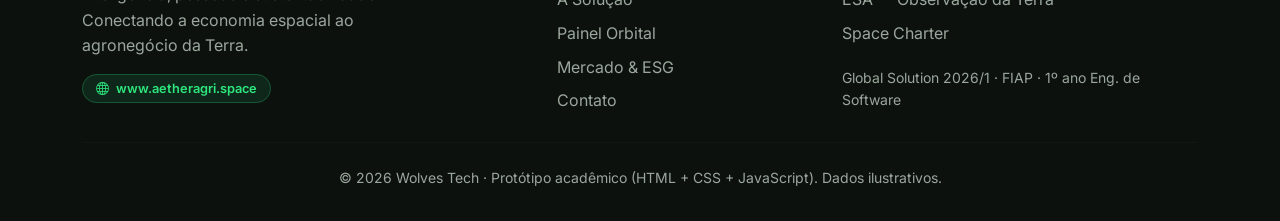
==== commit 4e6dad5f: "Substituir vídeos de fundo por imagem de fundo e remover arquivos de vídeo" ====
--- a/index.html
+++ b/index.html
@@ -31,9 +31,7 @@
 </head>
 <body>
   <div class="space-backdrop"></div>
-  <video class="bg-video" autoplay muted loop playsinline preload="auto">
-    <source src="aba3.mp4" type="video/mp4" />
-  </video>
+  <div class="bg-image"></div>
 
   <!-- ===== NAVBAR ===== -->
   <nav class="navbar navbar-expand-lg aether-nav sticky-top">
--- a/styles.css
+++ b/styles.css
@@ -71,13 +71,14 @@
 .text-muted-soft { color: var(--muted) !important; }
 .bg-surface { background: var(--surface) !important; }
 
-/* ---------- Background video (loop, fullscreen, transparente) ---------- */
-.bg-video {
+/* ---------- Background image (fullscreen, transparente) ---------- */
+.bg-image {
   position: fixed;
   inset: 0;
-  width: 100vw;
-  height: 100vh;
-  object-fit: cover;     /* preenche toda a tela sem distorcer */
+  background-image: url('CampoTech.png');
+  background-size: cover;
+  background-position: center;
+  background-repeat: no-repeat;
   z-index: -1;           /* acima do backdrop, atrás do conteúdo */
   opacity: .18;          /* deixa o vídeo suave / transparente */
   pointer-events: none;  /* não atrapalha cliques */
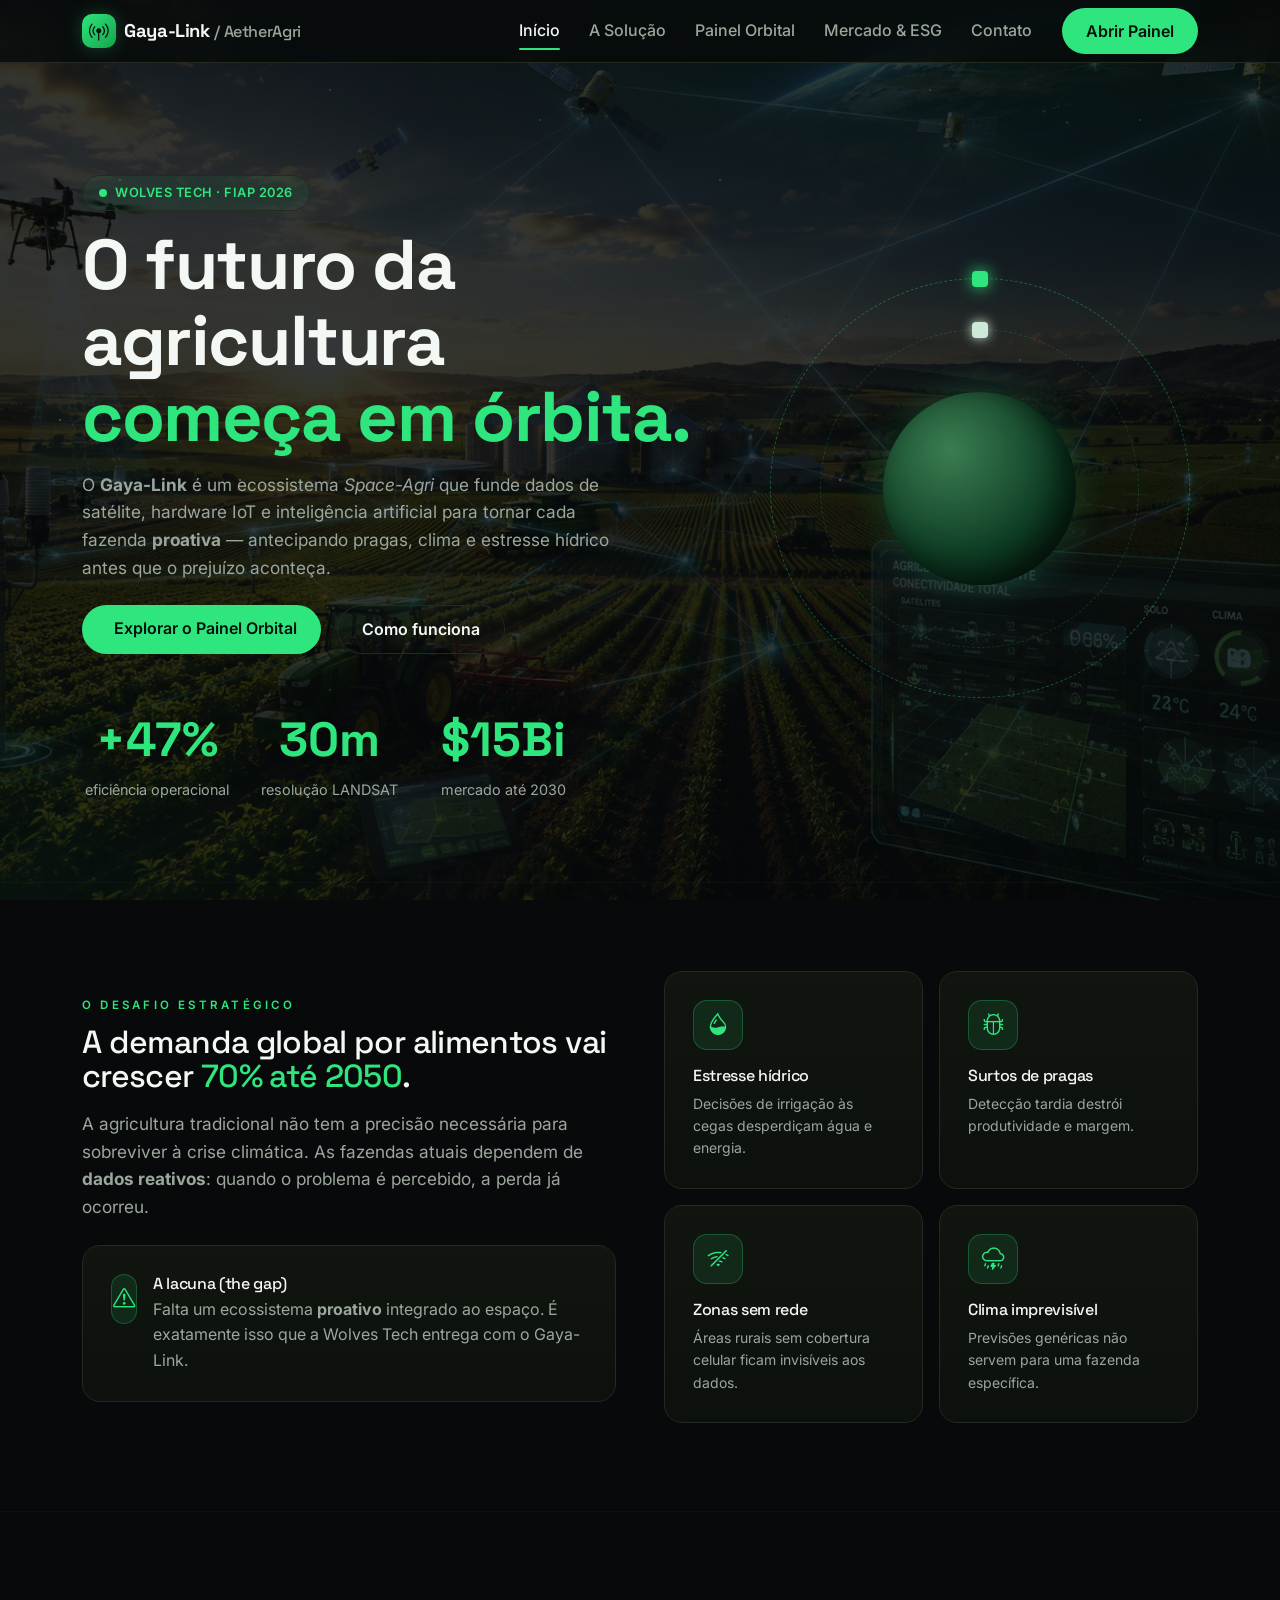
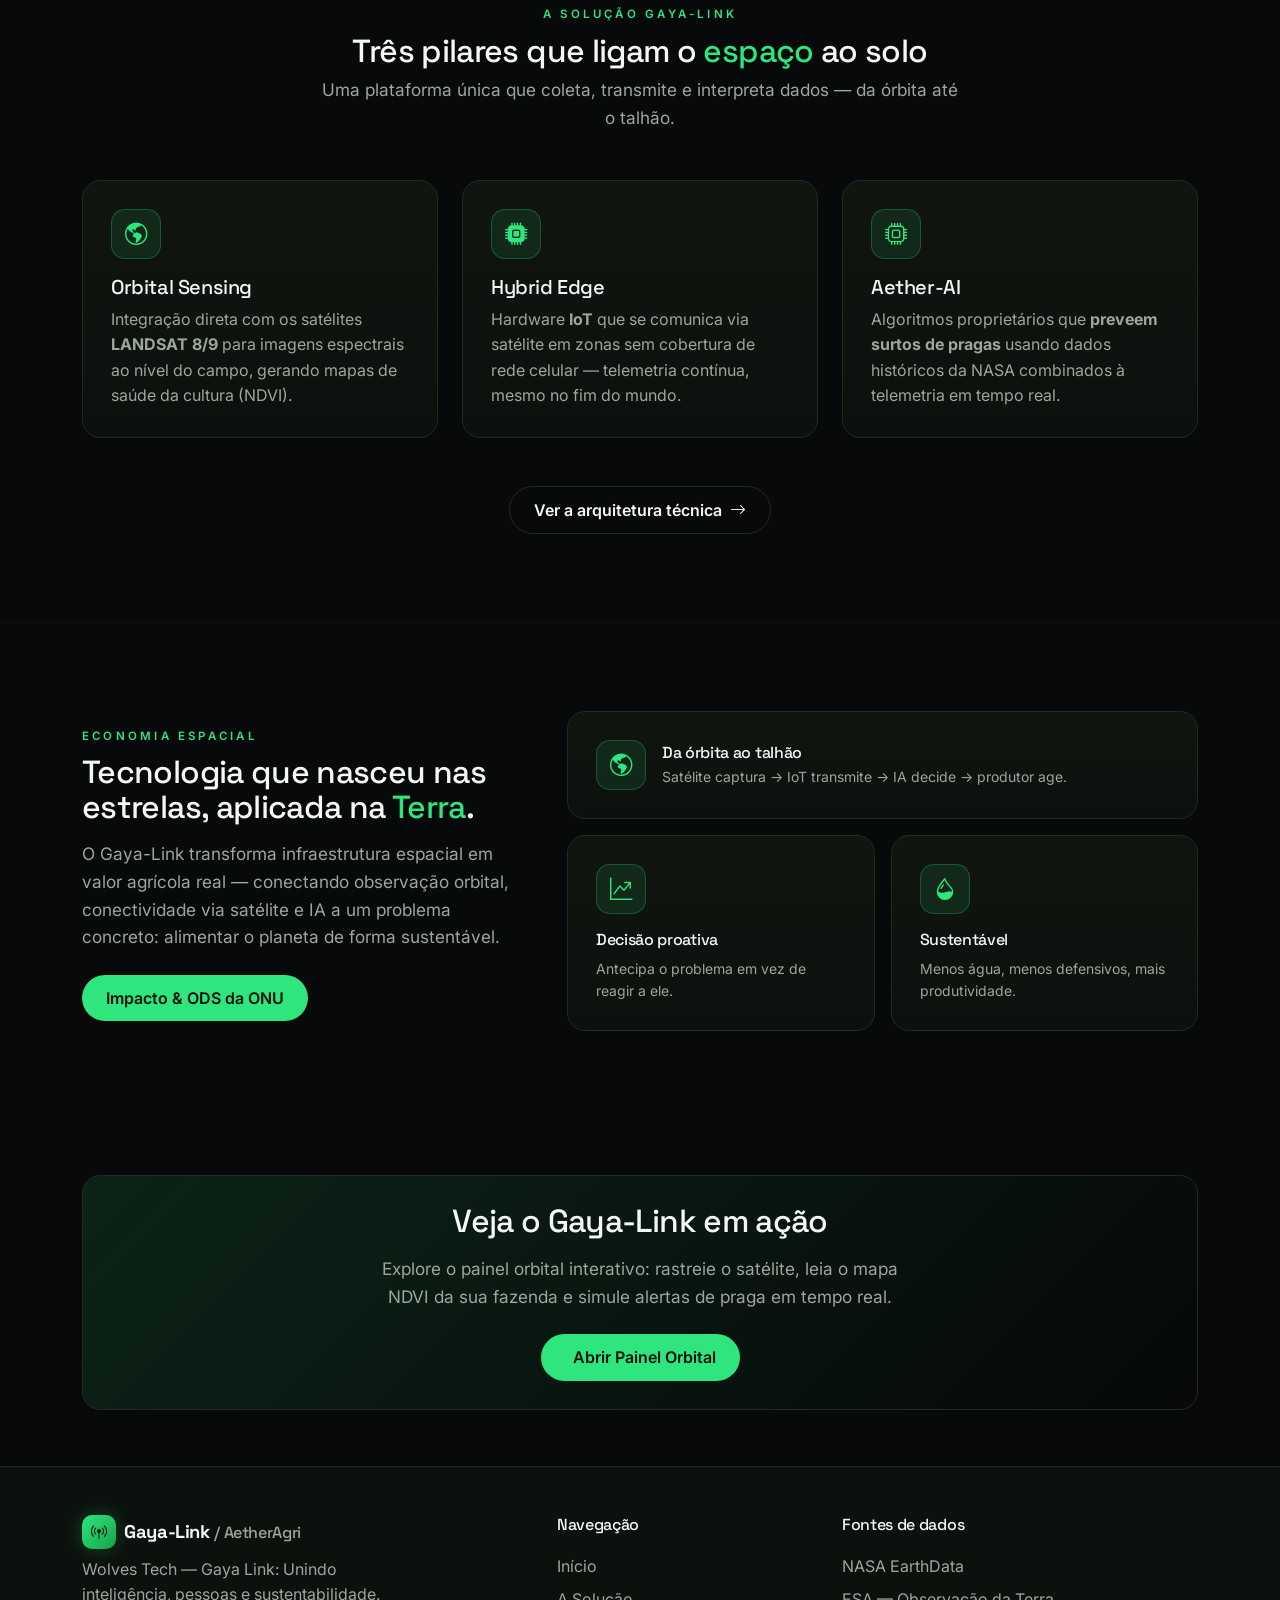
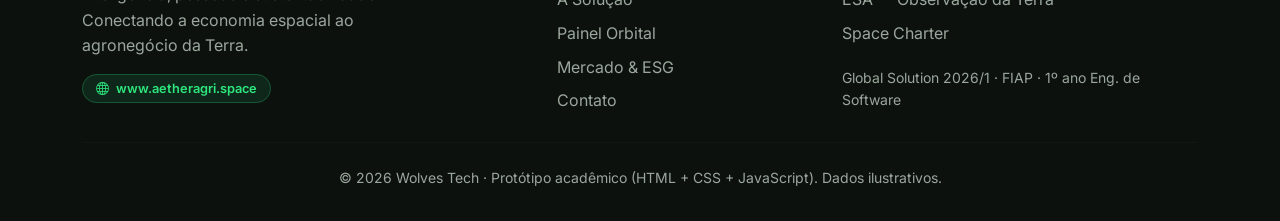
==== commit f1888c8f: "Change card icon for 'Sustentável' section" ====
--- a/index.html
+++ b/index.html
@@ -206,7 +206,7 @@
               <div class="card-aether"><span class="card-icon"><i class="bi bi-graph-up-arrow"></i></span><h4 class="h6">Decisão proativa</h4><p class="text-muted-soft small mb-0">Antecipa o problema em vez de reagir a ele.</p></div>
             </div>
             <div class="col-sm-6">
-              <div class="card-aether"><span class="card-icon"><i class="bi bi-leaf"></i></span><h4 class="h6">Sustentável</h4><p class="text-muted-soft small mb-0">Menos água, menos defensivos, mais produtividade.</p></div>
+              <div class="card-aether"><span class="card-icon"><i class="bi bi-droplet-half"></i></span><h4 class="h6">Sustentável</h4><p class="text-muted-soft small mb-0">Menos água, menos defensivos, mais produtividade.</p></div>
             </div>
           </div>
         </div>
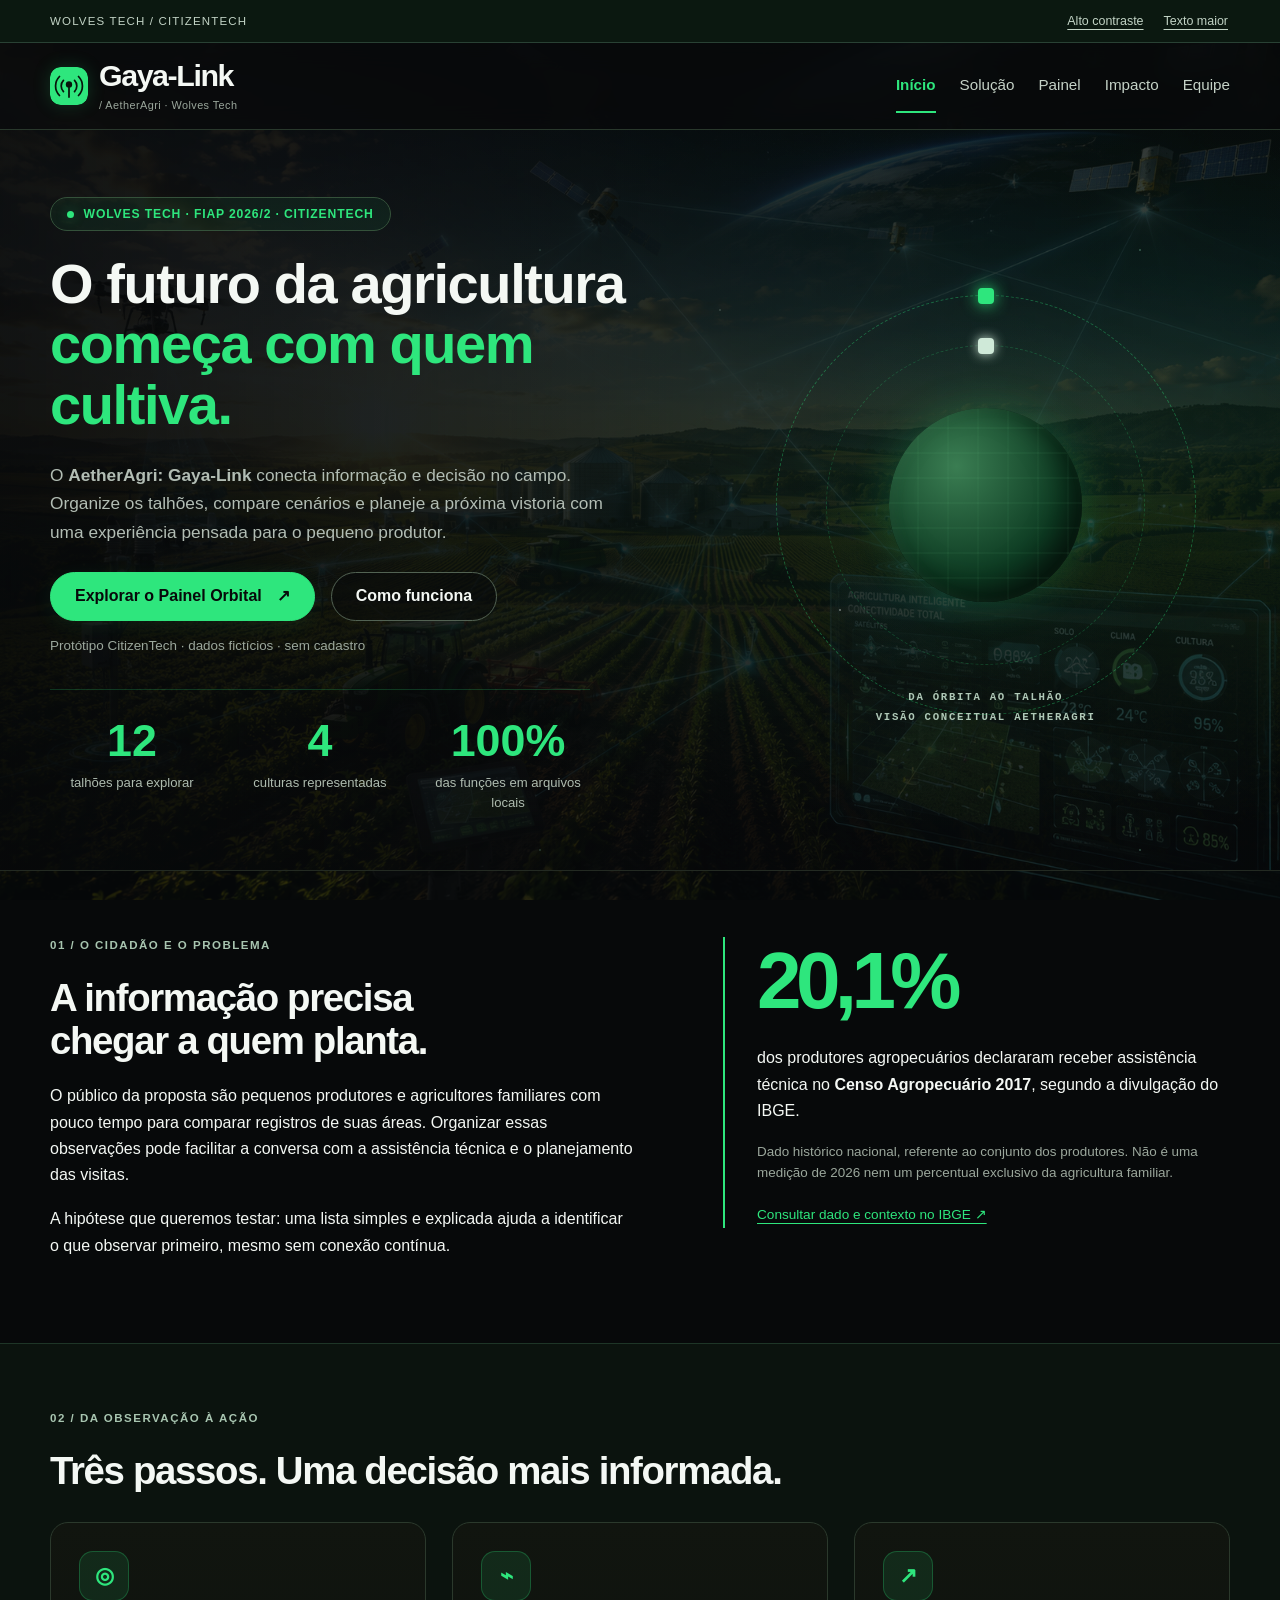
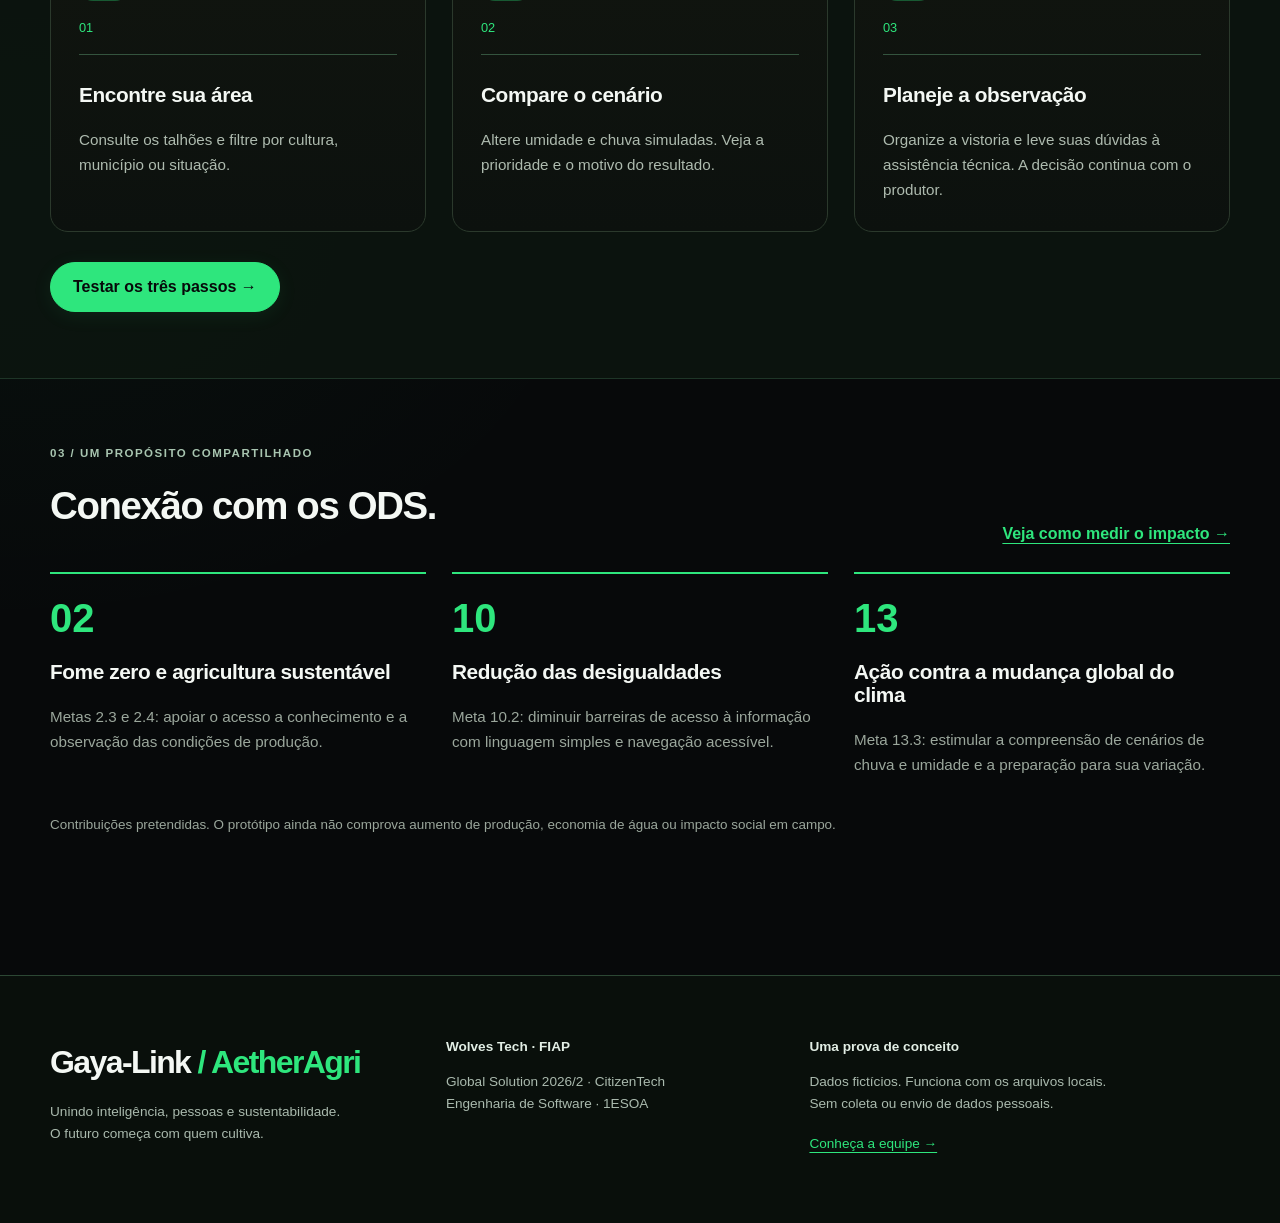
==== commit 5f6d9948: "Conclui GS2 CitizenTech com protótipo Gaya-Link e documentação da equipe" ====
--- a/index.html
+++ b/index.html
@@ -1,264 +1,14 @@
-<!DOCTYPE html>
-<!--
-  ============================================================
-  PÁGINA INICIAL — index.html
-  Aqui eu junto quase tudo que aprendi na imersão. Essa é a cara
-  do projeto, então caprichei. De onde veio cada parte:
-
-  - A estrutura em HTML5 (DOCTYPE, head, semântica) eu peguei na
-    Fase 01 - Aula 02 "Primeiros passos técnicos" e na
-    Fase 01 - Aula 03 "Entendendo todas as linguagens".
-  - Como explicar o PROBLEMA e a PROPOSTA da solução (essa pegada
-    de storytelling) saiu da Fase 01 - Aula 01 "Criando a Agrotech"
-    e da Fase 03 - Aula 01 "Executando um projeto".
-  - O lance de pensar a solução em cima de engenharia de software
-    veio da Fase 01 - Aula 05 "Aplicando engenharia de software".
-  - HTML5 + CSS pra deixar bonito: Fase 02 - Aula 03 (HTML 5 e CSS)
-    e Fase 03 - Aula 02 "Front-end design e mais".
-  ============================================================
--->
-<html lang="pt-BR">
-<head>
-  <meta charset="UTF-8" />
-  <meta name="viewport" content="width=device-width, initial-scale=1.0" />
-  <title>AetherAgri · Gaya-Link — Wolves Tech</title>
-  <meta name="description" content="Gaya-Link: ecossistema Space-Agri que conecta satélites, IoT e IA para transformar a agricultura na Terra. Global Solution 2026/1 — FIAP." />
-  <!-- Bootstrap 5 (conteúdo Fase 4) -->
-  <link href="https://cdn.jsdelivr.net/npm/bootstrap@5.3.3/dist/css/bootstrap.min.css" rel="stylesheet" />
-  <link href="https://cdn.jsdelivr.net/npm/bootstrap-icons@1.11.3/font/bootstrap-icons.css" rel="stylesheet" />
-  <link href="https://fonts.googleapis.com/css2?family=Inter:wght@400;500;600&family=Space+Grotesk:wght@500;600;700&family=JetBrains+Mono:wght@400;500&display=swap" rel="stylesheet" />
-  <link href="styles.css" rel="stylesheet" />
-</head>
-<body>
-  <div class="space-backdrop"></div>
-  <div class="bg-image"></div>
-
-  <!-- ===== NAVBAR ===== -->
-  <nav class="navbar navbar-expand-lg aether-nav sticky-top">
-    <div class="container">
-      <a class="navbar-brand d-flex align-items-center gap-2" href="index.html">
-        <span class="brand-logo"><i class="bi bi-broadcast-pin"></i></span>
-        <span class="brand-name">Gaya-Link <small>/ AetherAgri</small></span>
-      </a>
-      <button class="navbar-toggler" type="button" data-bs-toggle="collapse" data-bs-target="#nav">
-        <span class="navbar-toggler-icon"></span>
-      </button>
-      <div class="collapse navbar-collapse" id="nav">
-        <ul class="navbar-nav ms-auto align-items-lg-center">
-          <li class="nav-item"><a class="nav-link active" href="index.html">Início</a></li>
-          <li class="nav-item"><a class="nav-link" href="solucao.html">A Solução</a></li>
-          <li class="nav-item"><a class="nav-link" href="painel.html">Painel Orbital</a></li>
-          <li class="nav-item"><a class="nav-link" href="mercado.html">Mercado &amp; ESG</a></li>
-          <li class="nav-item"><a class="nav-link" href="contato.html">Contato</a></li>
-          <li class="nav-item ms-lg-3 mt-2 mt-lg-0"><a class="btn btn-aether" href="painel.html">Abrir Painel</a></li>
-        </ul>
-      </div>
-    </div>
-  </nav>
-
-  <!-- ===== HERO ===== -->
-  <header class="hero">
-    <div class="container">
-      <div class="row align-items-center g-5">
-        <div class="col-lg-7">
-          <span class="pill mb-3"><span class="dot-live"></span> WOLVES TECH · FIAP 2026</span>
-          <h1 class="mb-3">O futuro da agricultura <span class="text-green">começa em órbita.</span></h1>
-          <p class="lead-muted mb-4" style="max-width:560px">
-            O <strong>Gaya-Link</strong> é um ecossistema <em>Space-Agri</em> que funde dados de
-            satélite, hardware IoT e inteligência artificial para tornar cada fazenda
-            <strong>proativa</strong> — antecipando pragas, clima e estresse hídrico antes que o prejuízo aconteça.
-          </p>
-          <div class="d-flex flex-wrap gap-3">
-            <a href="painel.html" class="btn btn-aether"><i class="bi bi-satellite me-2"></i>Explorar o Painel Orbital</a>
-            <a href="solucao.html" class="btn btn-ghost">Como funciona</a>
-          </div>
-          <div class="row g-4 mt-4" style="max-width:520px">
-            <div class="col-4 stat"><div class="num">+47%</div><div class="label">eficiência operacional</div></div>
-            <div class="col-4 stat"><div class="num">30m</div><div class="label">resolução LANDSAT</div></div>
-            <div class="col-4 stat"><div class="num">$15Bi</div><div class="label">mercado até 2030</div></div>
-          </div>
-        </div>
-        <div class="col-lg-5">
-          <div class="orbit-stage">
-            <div class="orbit-ring"><span class="sat"></span></div>
-            <div class="orbit-ring r2"><span class="sat" style="background:#cfe9d8;box-shadow:0 0 12px #cfe9d8"></span></div>
-            <div class="planet"></div>
-          </div>
-        </div>
-      </div>
-    </div>
-  </header>
-
-  <hr class="divider" />
-
-  <!-- ===== O PROBLEMA (slide 2) ===== -->
-  <section class="section">
-    <div class="container">
-      <div class="row g-5 align-items-center">
-        <div class="col-lg-6 reveal">
-          <span class="eyebrow">O Desafio Estratégico</span>
-          <h2 class="mt-2 mb-3">A demanda global por alimentos vai crescer <span class="text-green">70% até 2050</span>.</h2>
-          <p class="lead-muted">
-            A agricultura tradicional não tem a precisão necessária para sobreviver à crise
-            climática. As fazendas atuais dependem de <strong>dados reativos</strong>: quando o
-            problema é percebido, a perda já ocorreu.
-          </p>
-          <div class="card-aether mt-4">
-            <div class="d-flex align-items-start gap-3">
-              <span class="card-icon mb-0"><i class="bi bi-exclamation-triangle"></i></span>
-              <div>
-                <h4 class="h6 mb-1">A lacuna (the gap)</h4>
-                <p class="mb-0 text-muted-soft">
-                  Falta um ecossistema <strong>proativo</strong> integrado ao espaço. É exatamente
-                  isso que a Wolves Tech entrega com o Gaya-Link.
-                </p>
-              </div>
-            </div>
-          </div>
-        </div>
-        <div class="col-lg-6">
-          <div class="row g-3">
-            <div class="col-6 reveal"><div class="card-aether"><span class="card-icon"><i class="bi bi-droplet-half"></i></span><h4 class="h6">Estresse hídrico</h4><p class="text-muted-soft mb-0 small">Decisões de irrigação às cegas desperdiçam água e energia.</p></div></div>
-            <div class="col-6 reveal"><div class="card-aether"><span class="card-icon"><i class="bi bi-bug"></i></span><h4 class="h6">Surtos de pragas</h4><p class="text-muted-soft mb-0 small">Detecção tardia destrói produtividade e margem.</p></div></div>
-            <div class="col-6 reveal"><div class="card-aether"><span class="card-icon"><i class="bi bi-wifi-off"></i></span><h4 class="h6">Zonas sem rede</h4><p class="text-muted-soft mb-0 small">Áreas rurais sem cobertura celular ficam invisíveis aos dados.</p></div></div>
-            <div class="col-6 reveal"><div class="card-aether"><span class="card-icon"><i class="bi bi-cloud-lightning-rain"></i></span><h4 class="h6">Clima imprevisível</h4><p class="text-muted-soft mb-0 small">Previsões genéricas não servem para uma fazenda específica.</p></div></div>
-          </div>
-        </div>
-      </div>
-    </div>
-  </section>
-
-  <hr class="divider" />
-
-  <!-- ===== A SOLUÇÃO / 3 PILARES (slide 3) ===== -->
-  <section class="section" id="solucao">
-    <div class="container">
-      <div class="text-center mb-5 reveal">
-        <span class="eyebrow">A Solução Gaya-Link</span>
-        <h2 class="mt-2">Três pilares que ligam o <span class="text-green">espaço</span> ao solo</h2>
-        <p class="lead-muted mx-auto" style="max-width:640px">
-          Uma plataforma única que coleta, transmite e interpreta dados — da órbita até o talhão.
-        </p>
-      </div>
-      <div class="row g-4">
-        <div class="col-md-4 reveal">
-          <div class="card-aether">
-            <span class="card-icon"><i class="bi bi-globe-americas"></i></i></span>
-            <h3 class="h5">Orbital Sensing</h3>
-            <p class="text-muted-soft mb-0">
-              Integração direta com os satélites <strong>LANDSAT 8/9</strong> para imagens
-              espectrais ao nível do campo, gerando mapas de saúde da cultura (NDVI).
-            </p>
-          </div>
-        </div>
-        <div class="col-md-4 reveal">
-          <div class="card-aether">
-            <span class="card-icon"><i class="bi bi-cpu-fill"></i></span>
-            <h3 class="h5">Hybrid Edge</h3>
-            <p class="text-muted-soft mb-0">
-              Hardware <strong>IoT</strong> que se comunica via satélite em zonas sem cobertura de
-              rede celular — telemetria contínua, mesmo no fim do mundo.
-            </p>
-          </div>
-        </div>
-        <div class="col-md-4 reveal">
-          <div class="card-aether">
-            <span class="card-icon"><i class="bi bi-cpu"></i></span>
-            <h3 class="h5">Aether-AI</h3>
-            <p class="text-muted-soft mb-0">
-              Algoritmos proprietários que <strong>preveem surtos de pragas</strong> usando dados
-              históricos da NASA combinados à telemetria em tempo real.
-            </p>
-          </div>
-        </div>
-      </div>
-      <div class="text-center mt-5 reveal">
-        <a href="solucao.html" class="btn btn-ghost">Ver a arquitetura técnica <i class="bi bi-arrow-right ms-1"></i></a>
-      </div>
-    </div>
-  </section>
-
-  <hr class="divider" />
-
-  <!-- ===== CONEXÃO ESPAÇO ↔ TERRA ===== -->
-  <section class="section">
-    <div class="container">
-      <div class="row align-items-center g-5">
-        <div class="col-lg-5 reveal">
-          <span class="eyebrow">Economia Espacial</span>
-          <h2 class="mt-2 mb-3">Tecnologia que nasceu nas estrelas, aplicada na <span class="text-green">Terra</span>.</h2>
-          <p class="lead-muted">
-            O Gaya-Link transforma infraestrutura espacial em valor agrícola real — conectando
-            observação orbital, conectividade via satélite e IA a um problema concreto: alimentar
-            o planeta de forma sustentável.
-          </p>
-          <a href="mercado.html" class="btn btn-aether mt-2">Impacto &amp; ODS da ONU</a>
-        </div>
-        <div class="col-lg-7">
-          <div class="row g-3 reveal">
-            <div class="col-12">
-              <div class="card-aether d-flex align-items-center gap-3">
-                <span class="card-icon mb-0"><i class="bi bi-globe-americas"></i></span>
-                <div><h4 class="h6 mb-1">Da órbita ao talhão</h4><p class="mb-0 text-muted-soft small">Satélite captura → IoT transmite → IA decide → produtor age.</p></div>
-              </div>
-            </div>
-            <div class="col-sm-6">
-              <div class="card-aether"><span class="card-icon"><i class="bi bi-graph-up-arrow"></i></span><h4 class="h6">Decisão proativa</h4><p class="text-muted-soft small mb-0">Antecipa o problema em vez de reagir a ele.</p></div>
-            </div>
-            <div class="col-sm-6">
-              <div class="card-aether"><span class="card-icon"><i class="bi bi-droplet-half"></i></span><h4 class="h6">Sustentável</h4><p class="text-muted-soft small mb-0">Menos água, menos defensivos, mais produtividade.</p></div>
-            </div>
-          </div>
-        </div>
-      </div>
-    </div>
-  </section>
-
-  <!-- ===== CTA ===== -->
-  <section class="section-sm">
-    <div class="container">
-      <div class="card-aether text-center reveal" style="background:linear-gradient(135deg,rgba(46,230,125,.12),transparent);">
-        <h2 class="mb-3">Veja o Gaya-Link em ação</h2>
-        <p class="lead-muted mb-4 mx-auto" style="max-width:560px">Explore o painel orbital interativo: rastreie o satélite, leia o mapa NDVI da sua fazenda e simule alertas de praga em tempo real.</p>
-        <a href="painel.html" class="btn btn-aether"><i class="bi bi-satellite me-2"></i>Abrir Painel Orbital</a>
-      </div>
-    </div>
-  </section>
-
-  <!-- ===== FOOTER ===== -->
-  <footer class="footer">
-    <div class="container">
-      <div class="row g-4">
-        <div class="col-lg-5">
-          <a class="navbar-brand d-flex align-items-center gap-2 mb-2" href="index.html">
-            <span class="brand-logo"><i class="bi bi-broadcast-pin"></i></span>
-            <span class="brand-name">Gaya-Link <small>/ AetherAgri</small></span>
-          </a>
-          <p class="text-muted-soft" style="max-width:340px">Wolves Tech — Gaya Link: Unindo inteligência, pessoas e sustentabilidade. Conectando a economia espacial ao agronegócio da Terra.</p>
-          <span class="badge-soft"><i class="bi bi-globe me-1"></i> www.aetheragri.space</span>
-        </div>
-        <div class="col-6 col-lg-3">
-          <h4 class="h6 mb-3">Navegação</h4>
-          <a class="nav-foot" href="index.html">Início</a>
-          <a class="nav-foot" href="solucao.html">A Solução</a>
-          <a class="nav-foot" href="painel.html">Painel Orbital</a>
-          <a class="nav-foot" href="mercado.html">Mercado &amp; ESG</a>
-          <a class="nav-foot" href="contato.html">Contato</a>
-        </div>
-        <div class="col-6 col-lg-4">
-          <h4 class="h6 mb-3">Fontes de dados</h4>
-          <a class="nav-foot" href="https://www.nasa.gov" target="_blank" rel="noopener">NASA EarthData</a>
-          <a class="nav-foot" href="https://www.esa.int" target="_blank" rel="noopener">ESA — Observação da Terra</a>
-          <a class="nav-foot" href="https://disasterscharter.org" target="_blank" rel="noopener">Space Charter</a>
-          <p class="text-muted-soft small mt-3 mb-0">Global Solution 2026/1 · FIAP · 1º ano Eng. de Software</p>
-        </div>
-      </div>
-      <hr class="divider my-4" />
-      <p class="text-center text-muted-soft small mb-0">© 2026 Wolves Tech · Protótipo acadêmico (HTML + CSS + JavaScript). Dados ilustrativos.</p>
-    </div>
-  </footer>
-
-  <script src="https://cdn.jsdelivr.net/npm/bootstrap@5.3.3/dist/js/bootstrap.bundle.min.js"></script>
-  <script src="main.js"></script>
-</body>
-</html>
+<!doctype html>
+<html lang="pt-BR"><head><meta charset="utf-8"><meta name="viewport" content="width=device-width, initial-scale=1">
+<title>Início | AetherAgri: Gaya-Link · Wolves Tech</title><meta name="description" content="AetherAgri: Gaya-Link, da Wolves Tech. Uma CitizenTech para apoiar pequenos produtores na organização de vistorias. Protótipo acadêmico com dados fictícios.">
+<link rel="icon" href="img/marca.svg" type="image/svg+xml"><link rel="stylesheet" href="css/styles.css"><script src="js/comum.js" defer></script></head>
+<body><a class="skip-link" href="#conteudo">Pular para o conteúdo</a>
+<div class="topline"><div class="container"><span>WOLVES TECH <span aria-hidden="true">/</span> CITIZENTECH</span><div class="access-tools" aria-label="Acessibilidade"><button id="contraste" type="button" aria-pressed="false">Alto contraste</button><button id="fonte" type="button" aria-pressed="false">Texto maior</button></div></div></div>
+<header class="site-header"><div class="container header-inner"><a class="brand" href="index.html" aria-label="AetherAgri: Gaya-Link, página inicial"><img src="img/marca.svg" alt="" width="38" height="38"><span><strong>Gaya-Link</strong><small>/ AetherAgri · Wolves Tech</small></span></a><nav aria-label="Navegação principal"><ul><li><a href="index.html" aria-current="page">Início</a></li><li><a href="solucao.html">Solução</a></li><li><a href="painel.html">Painel</a></li><li><a href="impacto.html">Impacto</a></li><li><a href="equipe.html">Equipe</a></li></ul></nav></div></header>
+<main id="conteudo" tabindex="-1">
+<section class="legacy-hero"><div class="container"><div class="legacy-hero-copy"><p class="legacy-eyebrow">WOLVES TECH · FIAP 2026/2 · CITIZENTECH</p><h1>O futuro da agricultura<br><span class="text-green">começa com quem cultiva.</span></h1><p class="lead">O <strong>AetherAgri: Gaya-Link</strong> conecta informação e decisão no campo. Organize os talhões, compare cenários e planeje a próxima vistoria com uma experiência pensada para o pequeno produtor.</p><div class="actions"><a class="button" href="painel.html">Explorar o Painel Orbital <span aria-hidden="true">↗</span></a><a class="button button-secondary" href="solucao.html">Como funciona</a></div><p class="helper">Protótipo CitizenTech · dados fictícios · sem cadastro</p><div class="legacy-metrics"><div class="legacy-metric"><strong>12</strong><span>talhões para explorar</span></div><div class="legacy-metric"><strong>4</strong><span>culturas representadas</span></div><div class="legacy-metric"><strong>100%</strong><span>das funções em arquivos locais</span></div></div></div><div class="legacy-globe-wrap" aria-hidden="true"><div class="legacy-orbit"><span class="legacy-satellite"></span></div><div class="legacy-orbit legacy-orbit-inner"><span class="legacy-satellite"></span></div><div class="legacy-globe"></div><span class="legacy-globe-caption">DA ÓRBITA AO TALHÃO<br>VISÃO CONCEITUAL AETHERAGRI</span></div></div></section>
+<section class="section container" aria-labelledby="problema"><div class="editorial-grid"><div><p class="eyebrow">01 / O CIDADÃO E O PROBLEMA</p><h2 id="problema">A informação precisa<br>chegar a quem planta.</h2><p>O público da proposta são pequenos produtores e agricultores familiares com pouco tempo para comparar registros de suas áreas. Organizar essas observações pode facilitar a conversa com a assistência técnica e o planejamento das visitas.</p><p>A hipótese que queremos testar: uma lista simples e explicada ajuda a identificar o que observar primeiro, mesmo sem conexão contínua.</p></div><aside class="fact"><span class="fact-number">20,1%</span><p>dos produtores agropecuários declararam receber assistência técnica no <strong>Censo Agropecuário 2017</strong>, segundo a divulgação do IBGE.</p><p class="helper">Dado histórico nacional, referente ao conjunto dos produtores. Não é uma medição de 2026 nem um percentual exclusivo da agricultura familiar.</p><a href="https://agenciadenoticias.ibge.gov.br/agencia-sala-de-imprensa/2013-agencia-de-noticias/releases/25789-censo-agro-2017-populacao-ocupada-nos-estabelecimentos-agropecuarios-cai-8-8">Consultar dado e contexto no IBGE ↗</a></aside></div></section>
+<section class="section tinted"><div class="container"><p class="eyebrow">02 / DA OBSERVAÇÃO À AÇÃO</p><h2>Três passos. Uma decisão mais informada.</h2><div class="steps legacy-pillars"><article class="legacy-pillar"><span class="legacy-icon" aria-hidden="true">◎</span><span class="step-number">01</span><h3>Encontre sua área</h3><p>Consulte os talhões e filtre por cultura, município ou situação.</p></article><article class="legacy-pillar"><span class="legacy-icon" aria-hidden="true">⌁</span><span class="step-number">02</span><h3>Compare o cenário</h3><p>Altere umidade e chuva simuladas. Veja a prioridade e o motivo do resultado.</p></article><article class="legacy-pillar"><span class="legacy-icon" aria-hidden="true">↗</span><span class="step-number">03</span><h3>Planeje a observação</h3><p>Organize a vistoria e leve suas dúvidas à assistência técnica. A decisão continua com o produtor.</p></article></div><a href="painel.html" class="button">Testar os três passos →</a></div></section>
+<section class="section container"><div class="section-heading"><div><p class="eyebrow">03 / UM PROPÓSITO COMPARTILHADO</p><h2>Conexão com os ODS.</h2></div><a href="impacto.html" class="text-link">Veja como medir o impacto →</a></div><div class="grid-3"><article class="ods-card"><span class="ods-number">02</span><h3>Fome zero e agricultura sustentável</h3><p>Metas 2.3 e 2.4: apoiar o acesso a conhecimento e a observação das condições de produção.</p></article><article class="ods-card"><span class="ods-number">10</span><h3>Redução das desigualdades</h3><p>Meta 10.2: diminuir barreiras de acesso à informação com linguagem simples e navegação acessível.</p></article><article class="ods-card"><span class="ods-number">13</span><h3>Ação contra a mudança global do clima</h3><p>Meta 13.3: estimular a compreensão de cenários de chuva e umidade e a preparação para sua variação.</p></article></div><p class="helper">Contribuições pretendidas. O protótipo ainda não comprova aumento de produção, economia de água ou impacto social em campo.</p></section></main>
+<footer class="site-footer"><div class="container footer-grid"><div><a class="footer-brand" href="index.html">Gaya-Link <span>/ AetherAgri</span></a><p>Unindo inteligência, pessoas e sustentabilidade.<br>O futuro começa com quem cultiva.</p></div><div><strong>Wolves Tech · FIAP</strong><p>Global Solution 2026/2 · CitizenTech<br>Engenharia de Software · 1ESOA</p></div><div><strong>Uma prova de conceito</strong><p>Dados fictícios. Funciona com os arquivos locais.<br>Sem coleta ou envio de dados pessoais.</p><a href="equipe.html">Conheça a equipe →</a></div></div></footer>
+</body></html>
--- a/css/styles.css
+++ b/css/styles.css
@@ -0,0 +1,651 @@
+/* AetherAgri: Gaya-Link · identidade original Wolves Tech.
+   Estilos locais; Flexbox, CSS Grid e media queries. Nenhuma fonte externa. */
+:root{--paper:#07090a;--surface:#11150f;--ink:#f4f8f4;--muted:#9ba79c;--green:#2ee67d;--soft:#0d1b13;--line:#294134;--lime:#c2ffb3;--accent:#ffc857;--focus:#ffc857;--radius:16px;font-size:16px;color-scheme:dark}
+*{box-sizing:border-box}html{scroll-behavior:smooth;scroll-padding-top:1rem}body{margin:0;background:var(--paper);color:var(--ink);font-family:"Segoe UI",Arial,sans-serif;line-height:1.65}button,input,select,textarea{font:inherit}button,a,input,select,textarea{-webkit-tap-highlight-color:transparent}button,a{touch-action:manipulation}button{cursor:pointer}a{color:var(--green);text-underline-offset:4px}a:hover{text-decoration-thickness:2px}img{max-width:100%;height:auto}h1,h2,h3,p,figure{margin-top:0}h1,h2,h3{line-height:1.12;letter-spacing:-.035em}h1{font-size:clamp(2.7rem,5.3vw,4.9rem);font-weight:600;margin-bottom:1.6rem}h2{font-size:clamp(1.85rem,3vw,2.8rem);font-weight:600;margin-bottom:1.3rem}h3{font-size:1.3rem;letter-spacing:-.02em}p{margin-bottom:1.1rem}em{font-family:inherit;font-style:normal;font-weight:inherit}strong{font-weight:650}[hidden]{display:none!important}::selection{background:var(--lime);color:#173e30}:focus-visible{outline:3px solid var(--focus);outline-offset:4px}main:focus{outline:none}.container{width:min(1180px,calc(100% - 64px));margin-inline:auto}.skip-link{position:absolute;left:1rem;top:-120px;z-index:10;background:var(--green);color:#fff;padding:1rem}.skip-link:focus{top:1rem}.topline{background:var(--green);color:#edf3df;font-size:.72rem;letter-spacing:.1em}.topline>.container{display:flex;justify-content:space-between;align-items:center;min-height:42px;gap:10px}.access-tools{display:flex;gap:16px}.access-tools button{color:inherit;background:none;border:0;padding:8px 2px;text-decoration:underline;text-underline-offset:4px;font-size:.78rem;letter-spacing:0}.access-tools button[aria-pressed=true]{font-weight:700;color:var(--lime)}.site-header{background:var(--paper);border-bottom:1px solid var(--line)}.header-inner{min-height:105px;display:flex;justify-content:space-between;align-items:center;gap:30px}.brand{display:flex;gap:11px;align-items:center;text-decoration:none;font-size:2rem;letter-spacing:-.055em;line-height:1.1;font-weight:700}.brand-light{font-weight:350}.brand small{display:block;font-size:.62rem;letter-spacing:.015em;font-weight:400;margin-top:4px}.brand img{width:38px}.site-header nav ul{display:flex;gap:24px;list-style:none;padding:0;margin:0}.site-header nav a{display:inline-block;padding:13px 0;text-decoration:none;font-size:.95rem;border-bottom:2px solid transparent}.site-header nav a[aria-current=page]{border-color:var(--green);font-weight:700}.site-header nav a:hover{border-color:var(--muted)}.hero{padding:70px 0 72px}.hero-grid{display:grid;grid-template-columns:1.06fr 1fr;gap:60px;align-items:center}.eyebrow{font-size:.72rem;font-weight:700;letter-spacing:.13em;line-height:1.5;margin-bottom:22px;color:var(--muted)}.lead{font-size:1.15rem;line-height:1.65;max-width:710px;color:var(--muted)}.hero .lead{max-width:500px}.actions{display:flex;align-items:center;flex-wrap:wrap;gap:22px;margin:30px 0 15px}.button{display:inline-flex;align-items:center;justify-content:center;gap:15px;border:1px solid var(--green);background:var(--green);color:#fff;padding:12px 22px;border-radius:7px;min-height:48px;text-decoration:none;font-weight:600;line-height:1.5;text-align:center}.button:hover{background:#285842;color:#fff}.button-secondary{background:transparent;color:var(--green)}.button-secondary:hover{background:var(--soft);color:var(--green)}.text-link{font-weight:600}.helper{font-size:.84rem;color:var(--muted);line-height:1.55}.field-preview{border:1px solid var(--line);border-radius:var(--radius);overflow:hidden;background:var(--surface);box-shadow:0 20px 70px #18372d0d;transform:rotate(1deg)}.preview-heading{display:flex;align-items:center;justify-content:space-between;padding:18px;gap:10px;font-size:.58rem;letter-spacing:.08em;font-weight:700}.field-map{position:relative;display:grid;grid-template-columns:1fr 1.15fr;gap:10px;background:#d4dfbf;padding:30px 36px;height:245px;overflow:hidden;background-image:linear-gradient(30deg,transparent 45%,#edf3dc 45%,#edf3dc 48%,transparent 48%)}.plot{display:flex;align-items:center;justify-content:center;border-radius:8px;transform:skewY(-10deg);color:#f7fbe9;font-size:.9rem;background:repeating-linear-gradient(100deg,#506f38 0,#506f38 8px,#7f9957 9px,#7f9957 14px);box-shadow:0 4px 0 #3f602e}.plot-one{border:3px solid #e8a460}.plot-two{background:repeating-linear-gradient(100deg,#5d7851 0,#5d7851 8px,#91ad74 9px,#91ad74 14px)}.plot-three{background:repeating-linear-gradient(100deg,#899746 0,#899746 8px,#a6af69 9px,#a6af69 14px)}.map-marker{position:absolute;top:64px;left:40px;background:#173e30;color:#fff;border-radius:5px;padding:6px 10px;font-size:.7rem;box-shadow:0 6px 15px #0003}.preview-row{padding:24px 24px 10px;display:flex;align-items:center;justify-content:space-between;gap:12px}.preview-row small{font-size:.6rem;letter-spacing:.08em}.preview-row h2{font-size:1.55rem;margin:6px 0}.preview-row p{font-size:.8rem;color:var(--muted)}.preview-bottom{display:flex;gap:30px;padding:0 24px 20px;font-size:.75rem;color:var(--muted)}.preview-bottom strong{display:block;color:var(--ink);font-size:1.4rem}.preview-link{display:block;border-top:1px solid var(--line);padding:16px 24px;font-size:.84rem;font-weight:600;text-decoration:none}.section{padding-block:66px}.editorial-grid{display:grid;grid-template-columns:1.15fr 1fr;gap:90px;align-items:start}.fact{border-left:2px solid var(--green);padding-left:32px}.fact-number{display:block;font-size:5rem;font-weight:350;letter-spacing:-.07em;line-height:1.1;margin-bottom:20px}.fact a{font-size:.85rem}.tinted{background:var(--soft)}.steps{display:grid;grid-template-columns:repeat(3,1fr);gap:50px;margin:36px 0}.step-number{display:block;font-size:.8rem;margin-bottom:28px;border-bottom:1px solid #aebfa7;padding-bottom:16px}.steps p{color:var(--muted)}.grid-3{display:grid;grid-template-columns:repeat(3,minmax(0,1fr));gap:26px}.grid-2{display:grid;grid-template-columns:repeat(2,minmax(0,1fr));gap:32px}.section-heading{display:flex;align-items:end;justify-content:space-between;gap:24px;margin-bottom:24px}.ods-card{border-top:2px solid var(--green);padding:20px 0}.ods-number{font-size:2.5rem;line-height:1.2;display:block;margin-bottom:18px;font-weight:350}.ods-card p{font-size:.95rem;color:var(--muted)}.ods-card a{font-size:.85rem}.site-footer{background:var(--green);color:#e5eddf;padding:60px 0;margin-top:56px;font-size:.85rem}.footer-grid{display:grid;grid-template-columns:1.1fr 1fr 1.3fr;gap:40px}.site-footer a{color:#e5eddf}.footer-brand{font-size:2rem;text-decoration:none;font-weight:650;letter-spacing:-.05em}.footer-brand span{font-weight:350}.site-footer p{margin-top:12px;color:#c9d7c6}.page-intro{padding-top:64px;padding-bottom:30px}.page-intro h1{max-width:900px}.panel{background:var(--surface);border:1px solid var(--line);border-radius:var(--radius);padding:30px}.notice{border-left:3px solid var(--green);background:var(--soft);padding:16px 20px;font-size:.92rem;max-width:900px}.concept-figure{margin:0}.concept-figure img{border-radius:var(--radius);display:block}.concept-figure figcaption{font-size:.8rem;color:var(--muted);padding-top:12px}.rule-list{padding-left:24px}.rule-list li{margin-bottom:18px}.cta-band{background:var(--green);color:#fff;border-radius:var(--radius);padding:42px;display:flex;gap:40px;align-items:center;justify-content:space-between}.cta-band h2{margin:0;max-width:600px}.cta-band .button{background:var(--lime);color:#173e30;flex-shrink:0}.table-scroll{overflow-x:auto;border:1px solid var(--line);border-radius:12px;margin-bottom:20px}table{width:100%;border-collapse:collapse;background:var(--surface);font-size:.92rem;text-align:left}caption{text-align:left;padding:14px 20px;font-size:.8rem;color:var(--muted)}th,td{padding:20px;border-bottom:1px solid var(--line);vertical-align:top}thead{background:var(--soft)}tbody th{font-weight:500}tbody tr:last-child td,tbody tr:last-child th{border:0}.field{display:flex;flex-direction:column;gap:6px;margin-bottom:20px}.field label{font-size:.9rem;font-weight:600}input,select,textarea{width:100%;min-width:0;border:1px solid #839581;border-radius:6px;padding:12px;background:var(--surface);color:var(--ink);min-height:48px}textarea{resize:vertical}.field .helper,.field .form-error{font-size:.8rem}.form-error{color:#a12f16;min-height:0;line-height:1.4}.form-error:empty{display:none}[aria-invalid=true]{border:2px solid #a12f16}.form-success{border-left:3px solid var(--green);background:var(--soft);padding:15px}#contato-status,#cenario-mensagem{font-size:.9rem;margin-top:20px}#contato-status:empty,#cenario-mensagem:empty{display:none}.metric-grid{display:flex;gap:60px;border-top:1px solid var(--line);margin-top:30px;padding-top:25px}.metric strong{font-size:2.3rem;font-weight:400;display:block;line-height:1.3}.metric span{font-size:.8rem;color:var(--muted)}.toolbar{display:flex;justify-content:space-between;gap:20px;align-items:center;flex-wrap:wrap;margin-bottom:20px}.toolbar h2,.toolbar .eyebrow{margin-bottom:10px}.record-grid{display:grid;grid-template-columns:repeat(3,minmax(0,1fr));gap:20px;margin-top:26px}.record-card{background:var(--surface);border:1px solid var(--line);border-radius:12px;padding:24px;display:flex;flex-direction:column;align-items:start}.record-card h3{font-size:1.2rem;margin:15px 0 8px}.record-card .button{width:100%;margin-top:auto;font-size:.88rem}.record-card[aria-current=true]{border:2px solid var(--green)}.record-data{display:grid;grid-template-columns:1fr 1fr;gap:12px;width:100%;margin:10px 0 24px}.record-data dt{font-size:.75rem;color:var(--muted)}.record-data dd{font-weight:600;margin:0}.badge{display:inline-block;border-radius:30px;padding:5px 10px;font-size:.72rem;font-weight:650;line-height:1.5;letter-spacing:0;white-space:normal}.status-high{background:#f8e3d2;color:#87350f}.status-watch{background:#f2eac5;color:#685010}.status-ok{background:#e2edda;color:#2c5134}.status-wet{background:#deedf1;color:#24536a}.empty-state{background:var(--soft);padding:24px;border-radius:10px}.texto-maior{font-size:19px}.alto-contraste{--paper:#000;--surface:#070707;--ink:#fff;--muted:#eee;--green:#f2f79c;--soft:#161616;--line:#bbb;--lime:#ffff9b;--focus:#fff;--accent:#ffff9b}.alto-contraste .button{background:#f2f79c;color:#000;border-color:#f2f79c}.alto-contraste .button-secondary{background:#000;color:#fff}.alto-contraste .topline,.alto-contraste .site-footer,.alto-contraste .cta-band{background:#111;color:#fff}.alto-contraste .form-error{color:#ffb7a3}.alto-contraste [aria-invalid=true]{border-color:#ffb7a3}.alto-contraste .brand img{outline:1px solid #ddd}.alto-contraste .access-tools button[aria-pressed=true]{color:#ffff9b}
+@media(min-width:1500px){.hero{padding-block:90px}}
+@media(max-width:1000px){.hero-grid{gap:30px}.hero h1{font-size:3.5rem}.editorial-grid{gap:40px}.record-grid{grid-template-columns:repeat(2,minmax(0,1fr))}.site-header nav ul{gap:16px}.brand small{display:none}.hero .lead{font-size:1.05rem}.preview-heading{flex-wrap:wrap}.preview-row{flex-wrap:wrap}.grid-3{gap:22px}}
+@media(max-width:760px){.container{width:calc(100% - 36px)}.header-inner{flex-direction:column;align-items:flex-start;gap:12px;padding:20px 0 8px}.brand{font-size:1.8rem}.site-header nav{width:100%}.site-header nav ul{justify-content:space-between;gap:10px;flex-wrap:wrap}.site-header nav a{font-size:.88rem;padding:10px 0}.topline>.container{align-items:center;gap:8px}.topline span{font-size:.6rem;letter-spacing:.03em}.access-tools{gap:12px}.access-tools button{font-size:.7rem}.hero{padding:42px 0}.hero-grid,.editorial-grid,.grid-2,.grid-3{grid-template-columns:1fr;gap:30px}.hero h1{font-size:3.3rem}.hero .lead{font-size:1.08rem}.field-preview{transform:none;margin-top:10px}.section{padding-block:40px}.steps{grid-template-columns:1fr;gap:25px}.step-number{margin-bottom:16px}.section-heading{align-items:flex-start;flex-direction:column}.fact{padding-left:24px}.fact-number{font-size:4.5rem}.footer-grid{grid-template-columns:1fr;gap:24px}.site-footer{padding:40px 0;margin-top:40px}.page-intro{padding-top:40px}.page-intro h1{font-size:2.8rem}.panel{padding:22px}.cta-band{flex-direction:column;align-items:flex-start;padding:28px}.cta-band .button{flex-shrink:1}.metric-grid{gap:20px;justify-content:space-between}.metric{flex:1}.metric strong{font-size:2rem}.metric span{font-size:.75rem}.record-grid{grid-template-columns:1fr}.table-scroll{border-radius:8px}th,td{padding:14px;font-size:.82rem;overflow-wrap:anywhere}.table-scroll table{min-width:0}.toolbar{align-items:flex-start}.preview-heading{font-size:.6rem}.preview-row{padding-inline:20px}.preview-bottom{padding-inline:20px}.field-map{height:220px}}
+@media(prefers-reduced-motion:reduce){html{scroll-behavior:auto}}
+
+/* Preserve a leitura completa dos RMs e o foco em alto contraste. */
+.team-table th:last-child,.team-table td:last-child{white-space:nowrap;width:100px;overflow-wrap:normal}
+.alto-contraste .skip-link{color:#000;background:#f2f79c}
+
+
+/* Identidade escura/verde do projeto original, adaptada ao CitizenTech.
+   As cores explícitas abaixo substituem os tratamentos claros da primeira versão.
+   Texto, estados e foco continuam identificáveis sem depender apenas da cor. */
+body {
+  background-color: var(--paper);
+  background-image:
+    radial-gradient(ellipse 70% 420px at 90% 0, rgb(46 230 125 / 7%), transparent 75%),
+    radial-gradient(ellipse 60% 500px at 0 65%, rgb(46 230 125 / 3%), transparent 80%);
+}
+h1, h2, h3 {
+  font-family: "Segoe UI", Arial, sans-serif;
+  font-style: normal;
+  font-weight: 700;
+}
+h1 { letter-spacing: -.05em; }
+h1 em, h2 em, .text-green { color: var(--green); }
+::selection { background: var(--green); color: #07090a; }
+.skip-link { background: var(--green); color: #07090a; border-radius: 6px; }
+.topline {
+  background: #0b1810;
+  color: #c2d3c5;
+  border-bottom: 1px solid var(--line);
+}
+.site-header { background: #090e0b; }
+.brand { color: var(--ink); letter-spacing: -.045em; max-width: 100%; }
+.brand > span { min-width: 0; }
+.brand strong { display: block; font-size: 1.9rem; font-weight: 750; line-height: 1.1; }
+.brand small { display: block; color: var(--muted); font-size: .68rem; letter-spacing: .04em; line-height: 1.5; }
+.brand img { flex: 0 0 38px; }
+.site-header nav a { color: #c5d2c7; }
+.site-header nav a[aria-current=page] { color: var(--green); border-color: var(--green); }
+.site-header nav a:hover { color: var(--ink); border-color: var(--green); }
+.hero {
+  position: relative;
+  background:
+    radial-gradient(ellipse at 78% 45%, rgb(46 230 125 / 6%), transparent 58%),
+    linear-gradient(180deg, rgb(7 9 10 / 0%), rgb(7 9 10 / 45%));
+  border-bottom: 1px solid var(--line);
+}
+.hero h1 { font-size: clamp(2.7rem, 5.1vw, 4.6rem); line-height: 1.05; }
+.hero h1 .text-green { display: block; }
+.hero-subtitle { color: #d5e5d8; font-size: clamp(1.15rem, 2vw, 1.5rem); font-weight: 500; line-height: 1.4; margin-bottom: 1.4rem; }
+.eyebrow { color: #a8c5b0; }
+.hero .eyebrow, .page-intro > .eyebrow { color: var(--green); }
+.button {
+  background: var(--green);
+  border-color: var(--green);
+  color: #07090a;
+  font-weight: 700;
+  box-shadow: 0 4px 20px rgb(46 230 125 / 8%);
+}
+.button:hover { background: #69f19e; border-color: #69f19e; color: #07090a; }
+.button-secondary { background: #0d1b13; color: var(--green); border-color: #416d50; box-shadow: none; }
+.button-secondary:hover { background: #183323; color: #b5ffd0; border-color: var(--green); }
+.button[aria-pressed=true] { background: var(--green); color: #07090a; border-color: var(--green); }
+.field-preview {
+  background: #101a13;
+  border-color: #365c42;
+  box-shadow: 0 24px 64px rgb(0 0 0 / 40%), 0 0 36px rgb(46 230 125 / 4%);
+}
+.preview-heading { background: #0e1b12; color: #b9d0bf; }
+.field-map {
+  background-color: #102318;
+  background-image:
+    linear-gradient(30deg, transparent 45%, #34513b 45%, #34513b 48%, transparent 48%),
+    radial-gradient(ellipse at 50% 0, #21472c, #102318 75%);
+  border-block: 1px solid #294d34;
+}
+.plot {
+  color: #f4f8f4;
+  background: repeating-linear-gradient(100deg, #173e26 0, #173e26 8px, #27623b 9px, #27623b 14px);
+  box-shadow: 0 4px 0 #08180e;
+  text-shadow: 0 1px 3px #000;
+  font-weight: 700;
+}
+.plot-one { border-color: var(--green); }
+.plot-two { background: repeating-linear-gradient(100deg, #153826 0, #153826 8px, #275b3e 9px, #275b3e 14px); }
+.plot-three { background: repeating-linear-gradient(100deg, #29411d 0, #29411d 8px, #405d2a 9px, #405d2a 14px); }
+.map-marker { background: var(--green); color: #07090a; font-weight: 700; box-shadow: 0 6px 18px #0007; }
+.preview-row small { color: #a8c5b0; }
+.preview-link { color: var(--green); background: #0c1710; }
+.preview-link:hover { background: #183323; }
+.fact-number, .ods-number, .metric strong { color: var(--green); font-weight: 600; }
+.fact { border-color: #2ee67d; }
+.tinted { background: #0c1510; border-block: 1px solid #1e3527; }
+.step-number { color: var(--green); border-bottom-color: #34543e; }
+.ods-card { border-top-color: var(--green); }
+.panel, .record-card {
+  background: linear-gradient(145deg, #131e15, #101610);
+  border-color: #2d4834;
+  box-shadow: 0 10px 32px rgb(0 0 0 / 12%);
+}
+.record-card:hover { border-color: #52755b; }
+.notice, .form-success { background: #102519; border-left-color: var(--green); color: #dcebe0; }
+.concept-figure img { border: 1px solid #34543e; }
+.cta-band { background: #102519; border: 1px solid #34543e; color: var(--ink); }
+.cta-band .button { background: var(--green); color: #07090a; }
+.cta-band .button:hover { background: #69f19e; }
+.site-footer { background: #090f0b; color: #e2eee5; border-top: 1px solid #2c4734; }
+.site-footer a { color: var(--green); }
+.site-footer p { color: #aabaae; }
+.footer-brand { color: var(--ink) !important; }
+.footer-brand span { color: var(--green); font-weight: 600; }
+table { background: #111a13; }
+caption { background: #0d1510; color: #b6c7ba; }
+thead { background: #172b1e; color: #e3f0e7; }
+tbody tr:nth-child(even) { background: #122017; }
+input, select, textarea { background: #090f0b; color: var(--ink); border-color: #52705a; }
+input::placeholder, textarea::placeholder { color: #95aa9a; opacity: 1; }
+select option { background: #0d1710; color: #f4f8f4; }
+.form-error { color: #ffb09a; }
+[aria-invalid=true] { border-color: #ffb09a; }
+.status-high { background: #402318; color: #ffd2ad; }
+.status-watch { background: #322d13; color: #ffe39a; }
+.status-ok { background: #143420; color: #acf6be; }
+.status-wet { background: #17303e; color: #b5e4ff; }
+.empty-state { background: #102519; border: 1px solid #34543e; }
+
+/* O modo acessível preserva a combinação amarelo/preto, sem os gradientes. */
+.alto-contraste { color-scheme: dark; --green: #f2f79c; --focus: #fff; }
+.alto-contraste body, .alto-contraste .hero { background: #000; }
+.alto-contraste .site-header, .alto-contraste .topline, .alto-contraste .site-footer,
+.alto-contraste .tinted, .alto-contraste .panel, .alto-contraste .record-card,
+.alto-contraste .field-preview, .alto-contraste .preview-heading,
+.alto-contraste .preview-link, .alto-contraste .notice, .alto-contraste .form-success,
+.alto-contraste .cta-band, .alto-contraste .empty-state { background: #080808; color: #fff; border-color: #bbb; box-shadow: none; }
+.alto-contraste .brand, .alto-contraste .brand small, .alto-contraste .hero-subtitle,
+.alto-contraste .eyebrow, .alto-contraste .preview-row small,
+.alto-contraste .site-footer p, .alto-contraste .site-header nav a { color: #fff; }
+.alto-contraste .site-header nav a[aria-current=page],
+.alto-contraste .footer-brand span { color: #f2f79c; }
+.alto-contraste .button, .alto-contraste .cta-band .button,
+.alto-contraste .button[aria-pressed=true] { background: #f2f79c; color: #000; border-color: #f2f79c; box-shadow: none; }
+.alto-contraste .button-secondary { background: #000; color: #fff; border-color: #f2f79c; }
+.alto-contraste .button:hover { background: #fff; color: #000; }
+.alto-contraste .button-secondary[aria-pressed=true] { background: #f2f79c; color: #000; }
+.alto-contraste table, .alto-contraste caption, .alto-contraste thead,
+.alto-contraste tbody tr:nth-child(even) { background: #080808; color: #fff; }
+.alto-contraste input, .alto-contraste select, .alto-contraste textarea,
+.alto-contraste select option { background: #000; color: #fff; border-color: #bbb; }
+.alto-contraste input::placeholder, .alto-contraste textarea::placeholder { color: #ddd; }
+.alto-contraste .badge { background: #111; color: #ffff9b; border: 1px solid #bbb; }
+.alto-contraste .map-marker { background: #f2f79c; color: #000; }
+.alto-contraste .fact { border-color: #f2f79c; }
+.alto-contraste .form-error { color: #ffb7a3; }
+.alto-contraste [aria-invalid=true] { border-color: #ffb7a3; }
+
+/* Marca longa e ampliação da fonte também devem caber em telas pequenas. */
+@media (max-width: 1000px) {
+  .brand strong { font-size: 1.65rem; }
+  .brand small { display: block; font-size: .6rem; }
+  .hero h1 { font-size: clamp(2.35rem, 5.1vw, 3.7rem); }
+}
+@media (max-width: 760px) {
+  .brand strong { font-size: 1.75rem; }
+  .brand small { font-size: .66rem; }
+  .hero h1 { font-size: clamp(2.35rem, 8vw, 3.7rem); }
+  .hero-subtitle { font-size: 1.18rem; }
+  .field-preview { transform: none; }
+}
+@media (max-width: 420px) {
+  .topline > .container { flex-wrap: wrap; padding-block: 5px; row-gap: 0; }
+  .topline > .container > span { width: 100%; }
+  .access-tools { gap: 18px; }
+  .header-inner { gap: 10px; }
+  .brand { gap: 9px; }
+  .brand strong { font-size: 1.65rem; }
+  .brand small { font-size: .6rem; }
+  .hero h1 { font-size: 2.35rem; overflow-wrap: anywhere; }
+  .page-intro h1 { font-size: 2.35rem; overflow-wrap: anywhere; }
+  .hero-subtitle { font-size: 1.08rem; }
+  .actions { gap: 18px; }
+  .button { max-width: 100%; padding-inline: 16px; }
+  .metric-grid { gap: 14px; }
+  .metric { min-width: 0; }
+  .metric span { overflow-wrap: anywhere; }
+  .preview-bottom { gap: 16px; flex-wrap: wrap; }
+  .record-data { grid-template-columns: 1fr; }
+  .panel, .record-card { padding: 20px; }
+}
+
+
+/* Componentes recuperados da linguagem visual do AetherAgri original.
+   O prefixo legacy- isola o visual orbital dos controles funcionais CitizenTech.
+   Órbitas e satélites são arte decorativa, não representação de integração real. */
+.legacy-hero {
+  position: relative;
+  isolation: isolate;
+  overflow: hidden;
+  padding: 7rem 0 5rem;
+  background: #07090a;
+  border-bottom: 1px solid #232a22;
+}
+.legacy-hero::before {
+  content: "";
+  position: absolute;
+  z-index: -2;
+  inset: 0;
+  background: url("../img/conceito-original.png") center 46% / cover no-repeat;
+  opacity: .24;
+  pointer-events: none;
+}
+.legacy-hero::after {
+  content: "";
+  position: absolute;
+  z-index: -1;
+  inset: 0;
+  background:
+    linear-gradient(90deg, rgb(7 9 10 / 82%) 0, rgb(7 9 10 / 44%) 54%, rgb(7 9 10 / 18%) 100%),
+    radial-gradient(ellipse at 83% 40%, rgb(46 230 125 / 12%), transparent 65%),
+    radial-gradient(1px 1px at 20% 30%, #cfe9d8, transparent),
+    radial-gradient(1px 1px at 70% 60%, #cfe9d8, transparent),
+    radial-gradient(1.5px 1.5px at 40% 80%, #fff, transparent),
+    radial-gradient(1px 1px at 90% 20%, #aaffdd, transparent);
+  background-size: auto, auto, 600px 600px, 600px 600px, 600px 600px, 600px 600px;
+  pointer-events: none;
+}
+.legacy-hero > .container {
+  display: grid;
+  grid-template-columns: minmax(0, 1.3fr) minmax(0, 1fr);
+  align-items: center;
+  gap: 56px;
+}
+.legacy-hero-copy { min-width: 0; }
+.legacy-hero h1 {
+  font-size: clamp(2.4rem, 5vw, 3.5rem);
+  font-weight: 700;
+  line-height: 1.08;
+  letter-spacing: -.025em;
+}
+.legacy-hero h1 .text-green { color: var(--green); }
+.legacy-hero .lead { max-width: 560px; font-size: 1.08rem; color: #b2bdb4; }
+.legacy-hero .hero-subtitle { color: #e0eae2; }
+.legacy-hero .actions { gap: 16px; margin-top: 26px; }
+.legacy-hero .button { border-radius: 999px; padding: .7rem 1.5rem; }
+.legacy-hero .button-secondary { background: rgb(7 9 10 / 50%); color: #f4f8f4; border-color: #526253; }
+.legacy-hero .button:hover { box-shadow: 0 10px 30px rgb(46 230 125 / 20%); }
+.legacy-hero .button-secondary:hover { border-color: var(--green); color: var(--green); }
+.legacy-eyebrow {
+  display: inline-flex;
+  align-items: center;
+  gap: .6rem;
+  max-width: 100%;
+  border: 1px solid #34513a;
+  background: rgb(46 230 125 / 6%);
+  color: var(--green);
+  padding: .4rem 1rem;
+  border-radius: 999px;
+  font-size: .76rem;
+  font-weight: 600;
+  letter-spacing: .07em;
+  line-height: 1.6;
+  margin-bottom: 1.4rem;
+}
+.legacy-eyebrow::before {
+  content: "";
+  display: block;
+  flex: 0 0 7px;
+  width: 7px;
+  height: 7px;
+  border-radius: 50%;
+  background: var(--green);
+  box-shadow: 0 0 12px rgb(46 230 125 / 35%);
+}
+.legacy-globe-wrap {
+  position: relative;
+  display: grid;
+  place-items: center;
+  width: 100%;
+  max-width: 420px;
+  aspect-ratio: 1 / 1;
+  margin: 0 auto;
+  background: radial-gradient(circle, rgb(46 230 125 / 5%), transparent 66%);
+}
+.legacy-globe {
+  position: relative;
+  width: 46%;
+  aspect-ratio: 1 / 1;
+  border-radius: 50%;
+  background: radial-gradient(circle at 35% 30%, #3a7d52, #0d3b22 60%, #06140d);
+  box-shadow: inset -12px -10px 30px rgb(0 0 0 / 60%), 0 0 40px rgb(46 230 125 / 20%);
+  overflow: hidden;
+}
+.legacy-globe::after {
+  content: "";
+  position: absolute;
+  inset: 0;
+  border-radius: inherit;
+  background:
+    repeating-linear-gradient(0deg, transparent 0 23px, rgb(130 238 162 / 9%) 24px, transparent 25px),
+    repeating-linear-gradient(90deg, transparent 0 28px, rgb(130 238 162 / 7%) 29px, transparent 30px);
+  box-shadow: inset 4px 0 12px rgb(169 255 194 / 8%);
+}
+.legacy-orbit {
+  position: absolute;
+  inset: 0;
+  border: 1px dashed rgb(46 230 125 / 35%);
+  border-radius: 50%;
+  animation: legacy-spin 18s linear infinite;
+}
+.legacy-orbit-inner {
+  inset: 12%;
+  border-color: rgb(46 230 125 / 22%);
+  animation-duration: 12s;
+  animation-direction: reverse;
+}
+.legacy-satellite {
+  position: absolute;
+  top: -8px;
+  left: 50%;
+  width: 16px;
+  height: 16px;
+  margin-left: -8px;
+  border-radius: 4px;
+  background: #2ee67d;
+  box-shadow: 0 0 16px #2ee67d;
+}
+.legacy-orbit-inner .legacy-satellite { background: #cfe9d8; box-shadow: 0 0 12px #cfe9d8; }
+.legacy-visual-caption { text-align: center; font-size: .78rem; color: #b2bdb4; margin: 1rem 0 0; }
+.legacy-metrics {
+  display: grid;
+  grid-template-columns: repeat(3, minmax(0, 1fr));
+  gap: 24px;
+  max-width: 540px;
+  margin-top: 32px;
+  padding-top: 24px;
+  border-top: 1px solid rgb(46 230 125 / 20%);
+}
+.legacy-metric { min-width: 0; text-align: center; }
+.legacy-metric strong { display: block; color: var(--green); font-size: clamp(1.8rem, 4vw, 2.8rem); font-weight: 700; line-height: 1.2; }
+.legacy-metric span, .legacy-metric small { display: block; color: #aebbaf; font-size: .82rem; line-height: 1.5; margin-top: 6px; }
+.legacy-pillars { display: grid; grid-template-columns: repeat(3, minmax(0, 1fr)); gap: 26px; margin-block: 30px; }
+.legacy-pillar {
+  background: linear-gradient(180deg, #11150f, #0c110e);
+  border: 1px solid #2b392c;
+  border-radius: 18px;
+  padding: 1.75rem;
+  min-width: 0;
+  height: 100%;
+  transition: transform .2s ease, border-color .2s ease, box-shadow .2s ease;
+}
+.legacy-pillar:hover { transform: translateY(-4px); border-color: rgb(46 230 125 / 45%); box-shadow: 0 24px 60px rgb(0 0 0 / 55%); }
+.legacy-pillar h3 { font-size: 1.3rem; letter-spacing: -.02em; }
+.legacy-pillar p { color: #aebbaf; font-size: .95rem; margin-bottom: 0; }
+.legacy-icon {
+  width: 50px;
+  height: 50px;
+  display: grid;
+  place-items: center;
+  border-radius: 14px;
+  background: rgb(46 230 125 / 10%);
+  border: 1px solid rgb(46 230 125 / 25%);
+  color: var(--green);
+  font-size: 1.4rem;
+  font-weight: 600;
+  margin-bottom: 1rem;
+}
+.legacy-icon svg { display: block; width: 26px; height: 26px; stroke: currentColor; fill: none; stroke-width: 1.7; }
+.legacy-telemetry { display: grid; grid-template-columns: minmax(0, 1.12fr) minmax(0, 1fr); gap: 26px; align-items: stretch; margin-block: 26px; }
+.legacy-orbit-view {
+  position: relative;
+  min-width: 0;
+  min-height: 320px;
+  overflow: hidden;
+  border: 1px solid #2b392c;
+  border-radius: 16px;
+  background: radial-gradient(600px 300px at 50% 120%, rgb(46 230 125 / 12%), transparent), #040a07;
+}
+.legacy-orbit-view::before {
+  content: "";
+  position: absolute;
+  inset: 0;
+  background-image: linear-gradient(rgb(46 230 125 / 5%) 1px, transparent 1px), linear-gradient(90deg, rgb(46 230 125 / 5%) 1px, transparent 1px);
+  background-size: 36px 36px;
+  pointer-events: none;
+}
+.legacy-orbit-view > .legacy-visual-caption { position: absolute; left: 16px; right: 16px; bottom: 12px; margin: 0; }
+.legacy-orbit-track {
+  position: absolute;
+  left: 50%;
+  top: 48%;
+  width: min(66%, 250px);
+  aspect-ratio: 1 / 1;
+  border: 1px dashed rgb(46 230 125 / 50%);
+  border-radius: 50%;
+  transform: translate(-50%, -50%);
+  animation: legacy-track-spin 18s linear infinite;
+}
+.legacy-orbit-body {
+  position: absolute;
+  left: 50%;
+  top: 48%;
+  width: min(35%, 138px);
+  aspect-ratio: 1 / 1;
+  border-radius: 50%;
+  transform: translate(-50%, -50%);
+  background: radial-gradient(circle at 35% 30%, #3a7d52, #0d3b22 60%, #06140d);
+  box-shadow: inset -10px -10px 24px rgb(0 0 0 / 60%), 0 0 35px rgb(46 230 125 / 15%);
+}
+.legacy-orbit-dot { position: absolute; top: -6px; left: 50%; width: 12px; height: 12px; margin-left: -6px; background: #2ee67d; border-radius: 3px; box-shadow: 0 0 16px #2ee67d; }
+.legacy-readings { display: grid; grid-template-columns: repeat(2, minmax(0, 1fr)); gap: 16px; }
+.legacy-reading { min-width: 0; border: 1px solid #2b392c; border-radius: 16px; background: #11150f; padding: 24px; display: flex; flex-direction: column; justify-content: center; }
+.legacy-reading strong { display: block; color: var(--green); font-family: Consolas, monospace; font-size: clamp(1.5rem, 3vw, 2.2rem); line-height: 1.2; font-weight: 600; margin-block: 10px; }
+.legacy-reading span, .legacy-reading small { color: #aebbaf; font-size: .8rem; line-height: 1.5; }
+.legacy-reading h3 { font-size: .85rem; line-height: 1.5; color: #d9e6dc; margin: 0; letter-spacing: .03em; }
+@keyframes legacy-spin { to { transform: rotate(360deg); } }
+@keyframes legacy-track-spin { to { transform: translate(-50%, -50%) rotate(360deg); } }
+
+.alto-contraste .legacy-hero { background: #000; border-color: #bbb; }
+.alto-contraste .legacy-hero::before, .alto-contraste .legacy-hero::after,
+.alto-contraste .legacy-orbit-view::before { display: none; }
+.alto-contraste .legacy-eyebrow, .alto-contraste .legacy-pillar,
+.alto-contraste .legacy-reading, .alto-contraste .legacy-orbit-view,
+.alto-contraste .legacy-icon { background: #080808; border-color: #bbb; color: #ffff9b; box-shadow: none; }
+.alto-contraste .legacy-hero .lead, .alto-contraste .legacy-pillar p,
+.alto-contraste .legacy-metric span, .alto-contraste .legacy-metric small,
+.alto-contraste .legacy-reading h3, .alto-contraste .legacy-reading span,
+.alto-contraste .legacy-reading small, .alto-contraste .legacy-visual-caption { color: #fff; }
+.alto-contraste .legacy-hero .button-secondary { background: #000; border-color: #f2f79c; color: #fff; }
+.alto-contraste .legacy-hero .button-secondary:hover { background: #fff; color: #000; }
+.alto-contraste .legacy-orbit, .alto-contraste .legacy-orbit-track { border-color: #f2f79c; }
+.alto-contraste .legacy-satellite, .alto-contraste .legacy-orbit-dot { background: #f2f79c; box-shadow: none; }
+.alto-contraste .legacy-globe, .alto-contraste .legacy-orbit-body { background: radial-gradient(circle at 35% 30%, #777, #161616 70%); box-shadow: inset -12px -10px 30px #000; border: 1px solid #bbb; }
+
+@media (max-width: 1000px) {
+  .legacy-hero { padding: 5rem 0 4rem; }
+  .legacy-hero > .container { gap: 30px; }
+  .legacy-hero h1 { font-size: clamp(2.35rem, 5.2vw, 3.6rem); }
+  .legacy-pillars { gap: 20px; }
+  .legacy-pillar { padding: 1.4rem; }
+  .legacy-reading { padding: 20px; }
+}
+@media (max-width: 760px) {
+  .legacy-hero { padding: 4.5rem 0 3rem; }
+  .legacy-hero > .container { grid-template-columns: minmax(0, 1fr); gap: 36px; }
+  .legacy-hero h1 { font-size: clamp(2.4rem, 8vw, 3.8rem); }
+  .legacy-hero::before { background-position: 65% center; opacity: .2; }
+  .legacy-hero::after { background: linear-gradient(180deg, rgb(7 9 10 / 70%), rgb(7 9 10 / 22%)), radial-gradient(ellipse at 60% 75%, rgb(46 230 125 / 10%), transparent 70%); }
+  .legacy-globe-wrap { max-width: 330px; }
+  .legacy-pillars, .legacy-telemetry { grid-template-columns: minmax(0, 1fr); }
+  .legacy-pillar { padding: 1.75rem; }
+  .legacy-orbit-view { min-height: 320px; }
+}
+@media (max-width: 420px) {
+  .legacy-hero { padding-top: 3.2rem; }
+  .legacy-hero h1 { font-size: 2.3rem; overflow-wrap: anywhere; }
+  .legacy-eyebrow { font-size: .65rem; letter-spacing: .04em; padding-inline: .8rem; }
+  .legacy-hero .button { max-width: 100%; padding-inline: 1.1rem; }
+  .legacy-metrics { gap: 12px; }
+  .legacy-metric strong { font-size: 1.7rem; }
+  .legacy-metric span, .legacy-metric small { font-size: .74rem; overflow-wrap: anywhere; }
+  .legacy-globe-wrap { max-width: 265px; }
+  .legacy-readings { gap: 12px; }
+  .legacy-reading { padding: 16px; }
+  .legacy-reading strong { font-size: 1.45rem; overflow-wrap: anywhere; }
+  .legacy-orbit-view { min-height: 280px; }
+}
+@media (prefers-reduced-motion: reduce) {
+  .legacy-orbit, .legacy-orbit-track { animation: none; }
+  .legacy-pillar { transition: none; }
+  .legacy-pillar:hover { transform: none; }
+}
+
+
+/* Cenário global do site anterior: imagem fixa, estrelas e navegação translúcida. */
+body { position: relative; isolation: isolate; }
+body::before {
+  content: "";
+  position: fixed;
+  inset: 0;
+  z-index: -2;
+  background: url("../img/conceito-original.png") center / cover no-repeat;
+  opacity: .18;
+  pointer-events: none;
+}
+body::after {
+  content: "";
+  position: fixed;
+  inset: 0;
+  z-index: -1;
+  background-image:
+    radial-gradient(1px 1px at 20% 30%, #fff, transparent),
+    radial-gradient(1px 1px at 70% 60%, #ccffee, transparent),
+    radial-gradient(1.5px 1.5px at 40% 80%, #fff, transparent),
+    radial-gradient(1px 1px at 90% 20%, #aaeeff, transparent),
+    radial-gradient(1px 1px at 55% 15%, #fff, transparent),
+    radial-gradient(1.5px 1.5px at 10% 70%, #ddffff, transparent);
+  background-repeat: repeat;
+  background-size: 600px 600px;
+  opacity: .35;
+  animation: legacy-star-drift 90s linear infinite;
+  pointer-events: none;
+}
+.site-header {
+  position: sticky;
+  top: 0;
+  z-index: 5;
+  background: rgb(7 9 10 / 88%);
+  backdrop-filter: blur(14px);
+  -webkit-backdrop-filter: blur(14px);
+  border-bottom-color: #29382c;
+}
+.brand img { border-radius: 10px; box-shadow: 0 0 18px rgb(46 230 125 / 18%); }
+.button {
+  border-radius: 999px;
+  transition: transform .15s ease, box-shadow .2s ease, border-color .2s ease, background-color .2s ease;
+}
+.button:hover { transform: translateY(-2px); box-shadow: 0 10px 30px rgb(46 230 125 / 18%); }
+.button-secondary { border-color: #52705a; }
+.tinted { background: rgb(12 21 16 / 92%); }
+/* O foco trazido por JS deve permanecer abaixo do cabeçalho fixo. */
+#conteudo, #cenario-titulo, [id^="registro-titulo-"] { scroll-margin-top: 125px; }
+@keyframes legacy-star-drift { to { background-position: 600px 600px; } }
+
+/* Mapa interativo: cada parcela é um botão nativo com nome e situação. */
+.legacy-map-panel {
+  background: linear-gradient(180deg, rgb(17 21 15 / 97%), rgb(7 14 9 / 97%));
+  border: 1px solid #2b392c;
+  border-radius: 18px;
+  padding: 28px;
+  margin-block: 26px;
+}
+.legacy-map-panel h2, .legacy-map-panel h3 { margin-bottom: 12px; }
+.legacy-map-panel > p { color: #afbeb2; }
+.legacy-field-grid {
+  display: grid;
+  grid-template-columns: repeat(4, minmax(0, 1fr));
+  gap: 14px;
+  margin-top: 22px;
+}
+.legacy-plot {
+  appearance: none;
+  width: 100%;
+  min-width: 0;
+  min-height: 142px;
+  display: flex;
+  flex-direction: column;
+  align-items: flex-start;
+  justify-content: center;
+  gap: 5px;
+  padding: 18px;
+  border: 1px solid #426c4c;
+  border-radius: 10px;
+  background: #173a24;
+  color: #d5ffe1;
+  font: inherit;
+  text-align: left;
+  cursor: pointer;
+  transition: transform .15s ease, border-color .15s ease, box-shadow .15s ease;
+}
+.legacy-plot.status-high { background: linear-gradient(135deg, #593022, #301a14); border-color: #a06647; color: #ffddc2; }
+.legacy-plot.status-watch { background: linear-gradient(135deg, #483c16, #2b2712); border-color: #8c793a; color: #ffedb5; }
+.legacy-plot.status-ok { background: linear-gradient(135deg, #245c35, #163b23); border-color: #4c8f5b; color: #d2ffdd; }
+.legacy-plot.status-wet { background: linear-gradient(135deg, #264b5e, #112b38); border-color: #527c94; color: #d3edff; }
+.legacy-plot strong { font-family: Consolas, monospace; font-size: 1.45rem; font-weight: 600; line-height: 1.15; }
+.legacy-plot span { font-size: .88rem; font-weight: 600; line-height: 1.35; overflow-wrap: anywhere; }
+.legacy-plot small { color: inherit; font-size: .72rem; line-height: 1.4; margin-top: 5px; }
+.legacy-plot:hover { transform: translateY(-2px); border-color: #cfe9d8; box-shadow: 0 7px 20px rgb(0 0 0 / 25%); }
+.legacy-plot.is-selected, .legacy-plot[aria-pressed=true] { outline: 2px solid #f4f8f4; outline-offset: 3px; }
+.legacy-plot:focus-visible { outline: 3px solid var(--focus); outline-offset: 4px; }
+.alto-contraste body::before, .alto-contraste body::after { display: none; }
+.alto-contraste .site-header { background: #000; backdrop-filter: none; -webkit-backdrop-filter: none; border-color: #bbb; }
+.alto-contraste .button:hover { box-shadow: none; }
+.alto-contraste .legacy-map-panel { background: #080808; color: #fff; border-color: #bbb; }
+.alto-contraste .legacy-map-panel > p { color: #fff; }
+.alto-contraste .legacy-plot { background: #080808; color: #ffff9b; border-color: #bbb; }
+.alto-contraste .legacy-plot.is-selected, .alto-contraste .legacy-plot[aria-pressed=true] { background: #f2f79c; color: #000; outline-color: #fff; }
+@media (max-width: 760px) {
+  .legacy-field-grid { grid-template-columns: repeat(3, minmax(0, 1fr)); }
+  .legacy-map-panel { padding: 22px; }
+  .legacy-plot { min-height: 136px; padding: 15px; }
+  #conteudo, #cenario-titulo, [id^="registro-titulo-"] { scroll-margin-top: 160px; }
+}
+@media (max-width: 520px) {
+  .legacy-field-grid { grid-template-columns: repeat(2, minmax(0, 1fr)); gap: 12px; }
+  .legacy-map-panel { padding: 18px; }
+  .legacy-plot { padding: 13px; min-height: 140px; }
+  .legacy-plot strong { font-size: 1.3rem; }
+  .legacy-plot span { font-size: .8rem; }
+}
+@media (prefers-reduced-motion: reduce) {
+  body::after { animation: none; }
+  .button, .legacy-plot { transition: none; }
+  .button:hover, .legacy-plot:hover { transform: none; }
+}
+
+/* Janelas, mapa orbital e celulares recuperam a composição do projeto original. */
+.legacy-hero{padding:4.2rem 0 3.6rem}
+.header-inner{min-height:86px}
+.legacy-globe-caption{position:absolute;left:0;right:0;bottom:-12px;text-align:center;font:600 .67rem/1.8 Consolas,monospace;letter-spacing:.16em;color:#afc8b7}
+.legacy-orbit-view{padding:24px;min-height:0}
+.legacy-orbit-view>.preview-heading{padding:0;background:none;position:relative;z-index:1;align-items:flex-start}
+.legacy-orbit-view h2{font-size:1.15rem;margin-bottom:14px}
+.legacy-orbit-scene{position:relative;height:240px;overflow:hidden;border-radius:12px;background:radial-gradient(ellipse at 50% 100%,#133a23 0,transparent 55%),#050c08;margin:12px 0 18px}
+.legacy-orbit-track{width:75%;height:145px;aspect-ratio:auto;top:47%;border-radius:50%;transform:translate(-50%,-50%) rotate(-12deg);animation:legacy-track-spin 22s linear infinite}
+.legacy-orbit-body{top:54%;width:105px;background:repeating-linear-gradient(15deg,transparent 0 12px,#285e3433 13px 14px),radial-gradient(circle at 35% 30%,#3a7d52,#0d3b22 60%,#06140d)}
+.legacy-orbit-farm{position:absolute;bottom:15px;left:0;right:0;color:#a9d8b7;text-align:center;font:.64rem/1.5 Consolas,monospace;letter-spacing:.11em}
+.legacy-orbit-view .metric-grid{gap:25px;margin-top:20px;padding-top:16px;position:relative}
+.legacy-orbit-view .metric strong{font-size:1.8rem}
+.legacy-orbit-view .metric span{font-size:.72rem}
+.legacy-telemetry{align-items:stretch;gap:24px}
+.legacy-telemetry>.panel{min-width:0}
+.legacy-telemetry>.panel h2{font-size:1.5rem}
+.legacy-reading{padding:18px}
+.legacy-reading strong{font-size:1.35rem;overflow-wrap:anywhere}
+.legacy-console{padding:0;overflow:hidden}
+.legacy-console-bar{padding:14px 24px;background:#0b120d;color:#a9bfaf;font:.7rem/1.6 Consolas,monospace;letter-spacing:.07em;border-bottom:1px solid #294134}
+.legacy-console-bar span{color:#2ee67d;margin-right:20px}
+.legacy-console-record{padding:26px 26px 10px;display:flex;flex-direction:column;align-items:start;gap:16px;font-family:Consolas,monospace}
+.legacy-console-record>span:first-child{font-size:.72rem;letter-spacing:.14em;color:#a9bfaf}
+.legacy-console-record strong{font-size:1.4rem;color:#2ee67d;line-height:1.5}
+.legacy-console-record small{font:400 .75rem "Segoe UI",sans-serif;color:#b9cabc}
+.legacy-console>h3,.legacy-console>.text-link{margin-inline:26px}
+.legacy-console .rule-list{margin-inline:26px;padding-left:18px;font-size:.92rem}
+.legacy-console>.text-link{display:inline-block;margin-bottom:26px}
+.legacy-phones{display:flex;gap:20px;align-items:center;justify-content:center;padding:10px 0 24px;min-width:0}
+.legacy-phone{background:linear-gradient(145deg,#14211a,#080d0a);border:5px solid #304b38;border-radius:30px;width:210px;max-width:48%;min-height:360px;padding:20px 16px;box-shadow:0 25px 35px #0007;position:relative}
+.legacy-phone:nth-child(2){margin-top:55px}
+.legacy-phone-speaker{display:block;width:46px;height:5px;border-radius:8px;margin:0 auto 27px;background:#52715d}
+.legacy-phone .eyebrow{font-size:.55rem;letter-spacing:.07em;margin-bottom:20px}
+.legacy-phone h3{font-size:1.1rem;line-height:1.3}
+.legacy-phone p{font-size:.72rem;line-height:1.6}
+.legacy-phone .badge{font-size:.63rem;padding:5px 8px}
+.legacy-phone-tiles{display:grid;grid-template-columns:1fr 1fr;gap:6px;margin:20px 0}
+.legacy-phone-tiles span{background:#20492b;border:1px solid #467d4f;min-height:47px;border-radius:6px;padding:10px;color:#c5f0cd;font-size:.75rem}
+.legacy-phone-tiles span:first-child{background:#513121;border-color:#a76c43;color:#ffdfb4}
+.legacy-phone-value{font:2.8rem Consolas,monospace;color:#2ee67d;margin:30px 0}
+.legacy-phone-value small{font-size:1rem}
+.legacy-feed{list-style:none;padding:0;margin:0;font-size:.9rem}
+.legacy-feed li{padding:14px 0 14px 20px;border-top:1px solid #2c4734;position:relative;color:#c1d5c7}
+.legacy-feed li::before{content:"";position:absolute;left:0;top:24px;width:6px;height:6px;border-radius:50%;background:var(--green)}
+.alto-contraste .legacy-console-bar,.alto-contraste .legacy-phone,.alto-contraste .legacy-phone-tiles span{background:#080808;color:#fff;border-color:#bbb}
+.alto-contraste .legacy-console-record strong,.alto-contraste .legacy-phone-value{color:#f2f79c}
+.alto-contraste .legacy-console-record small,.alto-contraste .legacy-feed li,.alto-contraste .legacy-globe-caption{color:#fff}
+@media(max-width:760px){.legacy-orbit-view{padding:20px}.legacy-telemetry .metric-grid{gap:14px}.legacy-phones{justify-content:flex-start}.legacy-phone{width:205px}.site-header{position:relative}.legacy-orbit-scene{height:210px}}
+@media(max-width:420px){.legacy-orbit-view>.preview-heading{flex-wrap:wrap;gap:0}.legacy-orbit-view .metric span{font-size:.68rem}.legacy-readings{grid-template-columns:1fr 1fr}.legacy-reading{padding:13px}.legacy-reading strong{font-size:1.15rem}.legacy-phones{gap:10px}.legacy-phone{padding:18px 10px;border-width:3px;max-width:calc(50% - 5px);border-radius:22px;min-height:345px}.legacy-phone h3{font-size:.95rem}.legacy-console-record strong{font-size:1.1rem}.legacy-console-bar{padding-inline:18px}}
+@media(prefers-reduced-motion:reduce){.legacy-orbit-track{animation:none}}
